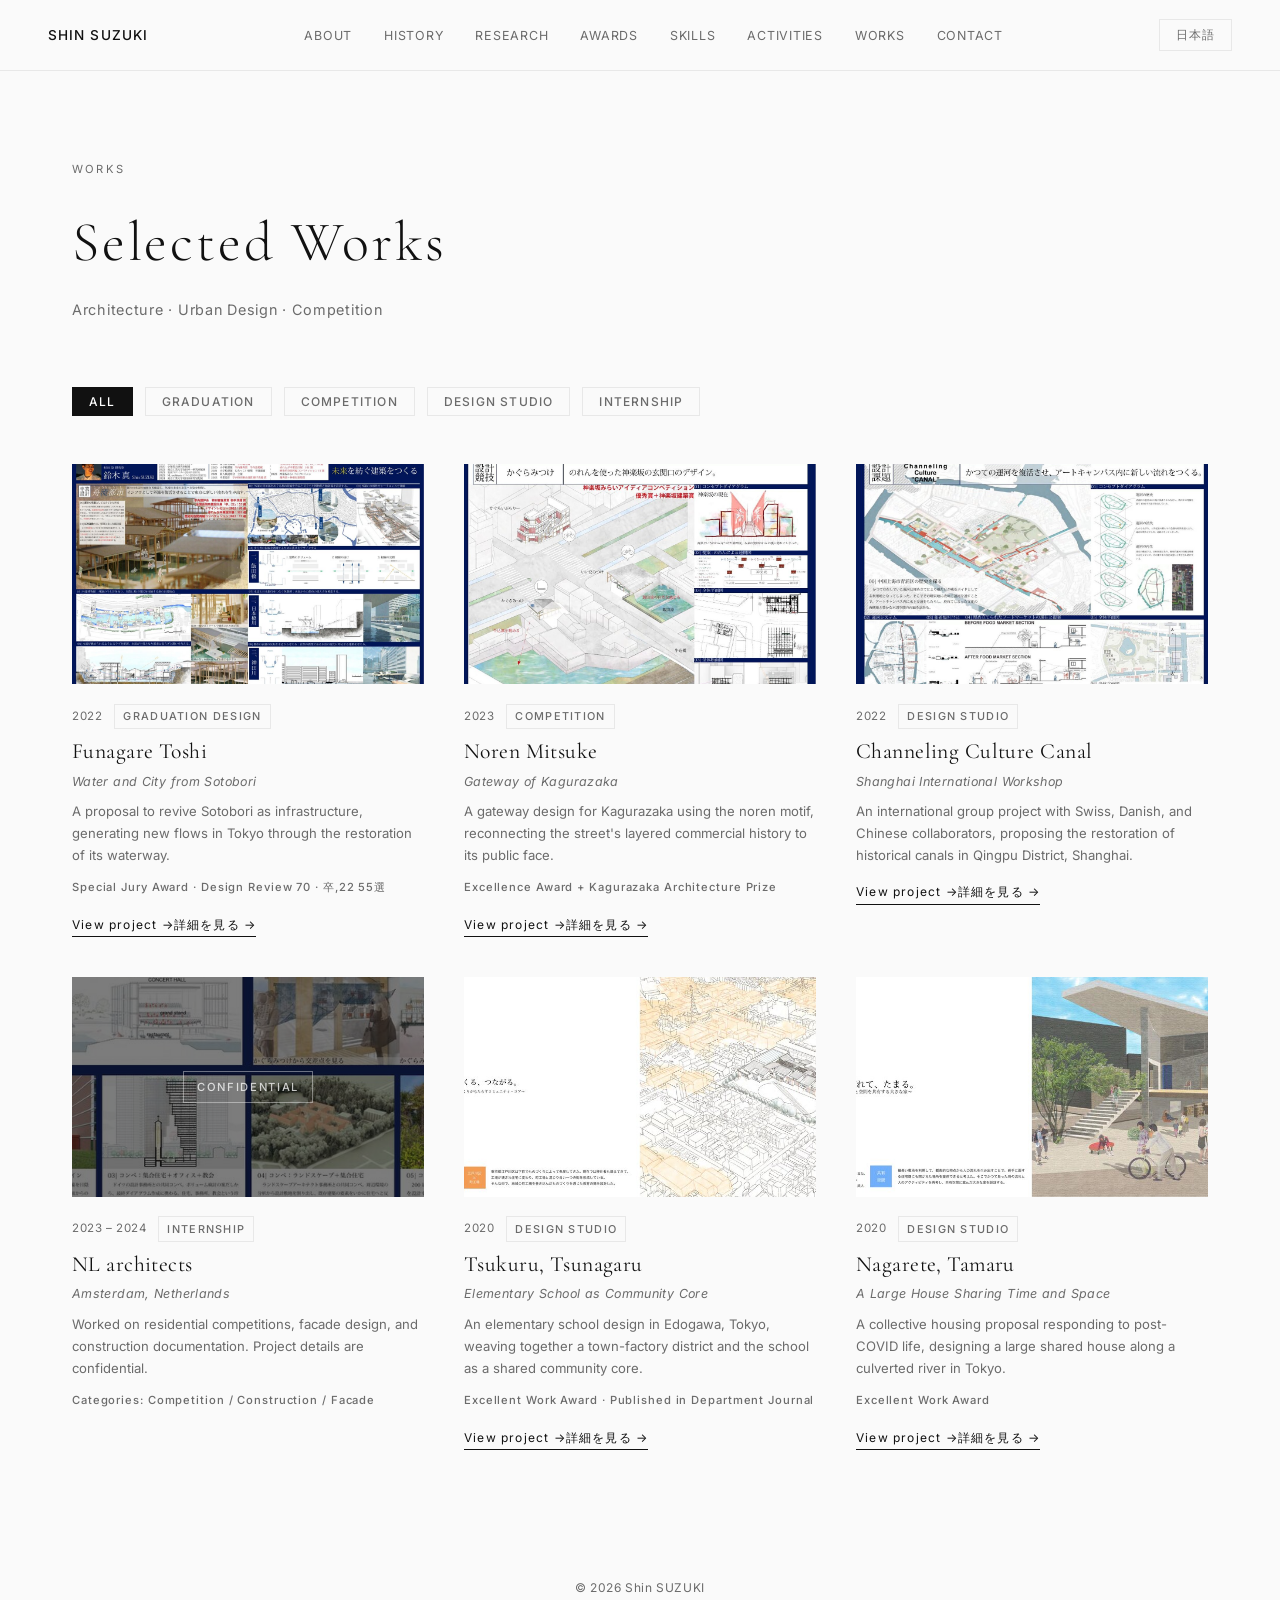
==== works.html @ f1607e5d "Add Works portfolio section with overview and detail pages - Add works.html: overview gallery with c" ====
<!DOCTYPE html>
<html lang="en">
<head>
  <meta charset="UTF-8" />
  <meta name="viewport" content="width=device-width, initial-scale=1.0" />
  <title>Works — Shin SUZUKI</title>
  <link rel="stylesheet" href="style.css" />
  <link href="https://fonts.googleapis.com/css2?family=Inter:wght@300;400;500&family=Cormorant+Garamond:wght@300;400&display=swap" rel="stylesheet" />
  <style>
    .works-hero {
      padding: 10rem 2rem 4rem;
      max-width: 1200px;
      margin: 0 auto;
    }
    .works-hero .section-label { margin-bottom: 1rem; }
    .works-hero h1 {
      font-family: 'Cormorant Garamond', serif;
      font-weight: 300;
      font-size: clamp(2rem, 5vw, 3.5rem);
      letter-spacing: 0.05em;
      color: var(--black);
      margin-bottom: 0.5rem;
    }
    .works-hero p { color: var(--gray); font-size: 0.9rem; letter-spacing: 0.05em; }

    .works-filter {
      max-width: 1200px;
      margin: 0 auto 3rem;
      padding: 0 2rem;
      display: flex;
      gap: 0.75rem;
      flex-wrap: wrap;
    }
    .filter-btn {
      font-family: 'Inter', sans-serif;
      font-size: 0.75rem;
      font-weight: 500;
      letter-spacing: 0.1em;
      text-transform: uppercase;
      padding: 0.4rem 1rem;
      border: 1px solid var(--light-gray);
      background: transparent;
      color: var(--gray);
      cursor: pointer;
      transition: all 0.2s;
    }
    .filter-btn:hover,
    .filter-btn.active {
      background: var(--black);
      border-color: var(--black);
      color: var(--white);
    }

    .works-grid {
      max-width: 1200px;
      margin: 0 auto 6rem;
      padding: 0 2rem;
      display: grid;
      grid-template-columns: repeat(auto-fill, minmax(340px, 1fr));
      gap: 2.5rem;
    }
    .work-card { display: block; text-decoration: none; color: inherit; cursor: pointer; }
    .work-card.no-link { cursor: default; }
    .work-card-image {
      width: 100%;
      aspect-ratio: 16/10;
      overflow: hidden;
      background: var(--light-gray);
      position: relative;
    }
    .work-card-image img {
      width: 100%;
      height: 100%;
      object-fit: cover;
      transition: transform 0.5s ease;
    }
    .work-card:not(.no-link):hover .work-card-image img { transform: scale(1.04); }
    .work-card-image .confidential-badge {
      position: absolute;
      inset: 0;
      display: flex;
      align-items: center;
      justify-content: center;
      background: rgba(17,17,17,0.55);
    }
    .confidential-badge span {
      font-family: 'Inter', sans-serif;
      font-size: 0.7rem;
      font-weight: 500;
      letter-spacing: 0.15em;
      text-transform: uppercase;
      color: rgba(255,255,255,0.75);
      border: 1px solid rgba(255,255,255,0.4);
      padding: 0.35rem 0.8rem;
    }
    .work-card-body { padding: 1.2rem 0 0; }
    .work-card-meta { display: flex; gap: 0.75rem; align-items: center; margin-bottom: 0.5rem; }
    .work-year { font-family: 'Inter', sans-serif; font-size: 0.72rem; color: var(--gray); letter-spacing: 0.05em; }
    .work-category {
      font-family: 'Inter', sans-serif;
      font-size: 0.68rem;
      font-weight: 500;
      letter-spacing: 0.12em;
      text-transform: uppercase;
      color: var(--gray);
      border: 1px solid var(--light-gray);
      padding: 0.15rem 0.5rem;
    }
    .work-card h3 {
      font-family: 'Cormorant Garamond', serif;
      font-weight: 400;
      font-size: 1.35rem;
      letter-spacing: 0.02em;
      color: var(--black);
      margin-bottom: 0.35rem;
      line-height: 1.3;
    }
    .work-card .work-subtitle { font-size: 0.78rem; color: var(--gray); letter-spacing: 0.03em; font-style: italic; }
    .work-card .work-desc { font-size: 0.82rem; color: var(--gray); line-height: 1.65; margin-top: 0.6rem; }
    .work-card .work-award {
      display: inline-block;
      margin-top: 0.75rem;
      font-size: 0.7rem;
      font-weight: 500;
      letter-spacing: 0.08em;
      color: var(--gray);
    }
    .work-card-arrow {
      display: inline-block;
      margin-top: 1rem;
      font-size: 0.75rem;
      letter-spacing: 0.1em;
      color: var(--black);
      border-bottom: 1px solid var(--black);
      padding-bottom: 1px;
      transition: opacity 0.2s;
    }
    .work-card:not(.no-link):hover .work-card-arrow { opacity: 0.5; }
  </style>
</head>
<body>

  <!-- Navigation -->
  <nav>
    <div class="nav-name"><a href="index.html" style="text-decoration:none;color:inherit;">Shin SUZUKI</a></div>
    <ul>
      <li><a href="index.html#about"><span class="en">About</span><span class="ja">概要</span></a></li>
      <li><a href="index.html#history"><span class="en">History</span><span class="ja">経歴</span></a></li>
      <li><a href="index.html#research"><span class="en">Research</span><span class="ja">研究</span></a></li>
      <li><a href="index.html#awards"><span class="en">Awards</span><span class="ja">受賞</span></a></li>
      <li><a href="index.html#skills">Skills</a></li>
      <li><a href="index.html#activities"><span class="en">Activities</span><span class="ja">活動</span></a></li>
      <li><a href="works.html" class="active"><span class="en">Works</span><span class="ja">作品</span></a></li>
      <li><a href="index.html#contact"><span class="en">Contact</span><span class="ja">連絡先</span></a></li>
    </ul>
    <button id="lang-toggle" onclick="toggleLang()">日本語</button>
  </nav>

  <!-- Hero -->
  <div class="works-hero">
    <div class="section-label"><span class="en">Works</span><span class="ja">作品</span></div>
    <h1><span class="en">Selected Works</span><span class="ja">作品集</span></h1>
    <p><span class="en">Architecture · Urban Design · Competition</span><span class="ja">建築設計 · 都市設計 · コンペ</span></p>
  </div>

  <!-- Filter -->
  <div class="works-filter">
    <button class="filter-btn active" data-filter="all">All</button>
    <button class="filter-btn" data-filter="graduation">Graduation</button>
    <button class="filter-btn" data-filter="competition">Competition</button>
    <button class="filter-btn" data-filter="studio">Design Studio</button>
    <button class="filter-btn" data-filter="internship">Internship</button>
  </div>

  <!-- Grid -->
  <div class="works-grid">

    <!-- 01 舟流都市 -->
    <a class="work-card" href="works/funagare-toshi.html" data-category="graduation">
      <div class="work-card-image">
        <img src="assets/works/funagare-toshi/hero.jpg" alt="舟流都市" loading="lazy" />
      </div>
      <div class="work-card-body">
        <div class="work-card-meta">
          <span class="work-year">2022</span>
          <span class="work-category">Graduation Design</span>
        </div>
        <h3><span class="en">Funagare Toshi</span><span class="ja">舟流都市</span></h3>
        <p class="work-subtitle"><span class="en">Water and City from Sotobori</span><span class="ja">外濠から考える水と都市の向き合い方</span></p>
        <p class="work-desc en">A proposal to revive Sotobori as infrastructure, generating new flows in Tokyo through the restoration of its waterway.</p>
        <p class="work-desc ja">外濠をインフラとして復活させることで、東京に新しい流れを生み出す卒業設計。</p>
        <span class="work-award"><span class="en">Special Jury Award · Design Review 70 · 卒,22 55選</span><span class="ja">特別審査員賞 · デザインレビュー70選 · 卒,22 55選</span></span>
        <br><span class="work-card-arrow en">View project →</span><span class="work-card-arrow ja">詳細を見る →</span>
      </div>
    </a>

    <!-- 02 のれんみつけ -->
    <a class="work-card" href="works/noren-mitsuke.html" data-category="competition">
      <div class="work-card-image">
        <img src="assets/works/noren-mitsuke/hero.jpg" alt="のれんみつけ" loading="lazy" />
      </div>
      <div class="work-card-body">
        <div class="work-card-meta">
          <span class="work-year">2023</span>
          <span class="work-category">Competition</span>
        </div>
        <h3><span class="en">Noren Mitsuke</span><span class="ja">のれんみつけ</span></h3>
        <p class="work-subtitle"><span class="en">Gateway of Kagurazaka</span><span class="ja">のれんを使った神楽坂の玄関口のデザイン</span></p>
        <p class="work-desc en">A gateway design for Kagurazaka using the noren motif, reconnecting the street's layered commercial history to its public face.</p>
        <p class="work-desc ja">のれんをモチーフに、商業の街・神楽坂の玄関口を再デザインするコンペ提案。</p>
        <span class="work-award"><span class="en">Excellence Award + Kagurazaka Architecture Prize</span><span class="ja">優秀賞 + 神楽坂建築賞</span></span>
        <br><span class="work-card-arrow en">View project →</span><span class="work-card-arrow ja">詳細を見る →</span>
      </div>
    </a>

    <!-- 03 Channeling Culture Canal -->
    <a class="work-card" href="works/channeling-culture-canal.html" data-category="studio">
      <div class="work-card-image">
        <img src="assets/works/channeling-culture-canal/hero.jpg" alt="Channeling Culture Canal" loading="lazy" />
      </div>
      <div class="work-card-body">
        <div class="work-card-meta">
          <span class="work-year">2022</span>
          <span class="work-category">Design Studio</span>
        </div>
        <h3>Channeling Culture Canal</h3>
        <p class="work-subtitle"><span class="en">Shanghai International Workshop</span><span class="ja">上海国際ワークショップ</span></p>
        <p class="work-desc en">An international group project with Swiss, Danish, and Chinese collaborators, proposing the restoration of historical canals in Qingpu District, Shanghai.</p>
        <p class="work-desc ja">スイス・デンマーク・中国の学生と行った国際グループワーク。上海・青浦区に歴史的運河を再生する提案。</p>
        <span class="work-card-arrow en">View project →</span><span class="work-card-arrow ja">詳細を見る →</span>
      </div>
    </a>

    <!-- 04 NL architects Internship -->
    <div class="work-card no-link" data-category="internship">
      <div class="work-card-image">
        <img src="assets/works/nl-architects/hero.jpg" alt="NL architects Internship" loading="lazy" />
        <div class="confidential-badge"><span>Confidential</span></div>
      </div>
      <div class="work-card-body">
        <div class="work-card-meta">
          <span class="work-year">2023 – 2024</span>
          <span class="work-category">Internship</span>
        </div>
        <h3>NL architects</h3>
        <p class="work-subtitle"><span class="en">Amsterdam, Netherlands</span><span class="ja">オランダ・アムステルダム</span></p>
        <p class="work-desc en">Worked on residential competitions, facade design, and construction documentation. Project details are confidential.</p>
        <p class="work-desc ja">集合住宅コンペ、ファサードデザイン、実施設計などに従事。プロジェクト詳細は企業秘密につき非公開。</p>
        <span class="work-award"><span class="en">Categories: Competition / Construction / Facade</span><span class="ja">担当：コンペ / 実施設計 / ファサード</span></span>
      </div>
    </div>

    <!-- 05 小学校課題 -->
    <a class="work-card" href="works/elementary-school.html" data-category="studio">
      <div class="work-card-image">
        <img src="assets/works/elementary-school/hero.jpg" alt="小学校課題" loading="lazy" />
      </div>
      <div class="work-card-body">
        <div class="work-card-meta">
          <span class="work-year">2020</span>
          <span class="work-category">Design Studio</span>
        </div>
        <h3><span class="en">Tsukuru, Tsunagaru</span><span class="ja">つくる、つながる。</span></h3>
        <p class="work-subtitle"><span class="en">Elementary School as Community Core</span><span class="ja">ものづくりがもたらすコミュニティ・コア</span></p>
        <p class="work-desc en">An elementary school design in Edogawa, Tokyo, weaving together a town-factory district and the school as a shared community core.</p>
        <p class="work-desc ja">東京都江戸川区の町工場地帯に根ざした、ものづくりを媒介とするコミュニティの核としての小学校設計。</p>
        <span class="work-award"><span class="en">Excellent Work Award · Published in Department Journal</span><span class="ja">学内優秀賞 · 学内誌掲載</span></span>
        <br><span class="work-card-arrow en">View project →</span><span class="work-card-arrow ja">詳細を見る →</span>
      </div>
    </a>

    <!-- 06 集合住宅課題 -->
    <a class="work-card" href="works/collective-housing.html" data-category="studio">
      <div class="work-card-image">
        <img src="assets/works/collective-housing/hero.jpg" alt="集合住宅課題" loading="lazy" />
      </div>
      <div class="work-card-body">
        <div class="work-card-meta">
          <span class="work-year">2020</span>
          <span class="work-category">Design Studio</span>
        </div>
        <h3><span class="en">Nagarete, Tamaru</span><span class="ja">ながれて、たまる。</span></h3>
        <p class="work-subtitle"><span class="en">A Large House Sharing Time and Space</span><span class="ja">時間と空間を共有する大きな家</span></p>
        <p class="work-desc en">A collective housing proposal responding to post-COVID life, designing a large shared house along a culverted river in Tokyo.</p>
        <p class="work-desc ja">アフターコロナを見据え、暗渠に沿って人々の流れと活動が重なる大きな共有住宅を提案。</p>
        <span class="work-award"><span class="en">Excellent Work Award</span><span class="ja">学内優秀賞</span></span>
        <br><span class="work-card-arrow en">View project →</span><span class="work-card-arrow ja">詳細を見る →</span>
      </div>
    </a>

  </div>

  <footer>
    <p>© 2026 Shin SUZUKI</p>
  </footer>

  <script>
    // Filter
    const filterBtns = document.querySelectorAll('.filter-btn');
    const cards = document.querySelectorAll('.work-card');
    filterBtns.forEach(btn => {
      btn.addEventListener('click', () => {
        filterBtns.forEach(b => b.classList.remove('active'));
        btn.classList.add('active');
        const filter = btn.dataset.filter;
        cards.forEach(card => {
          card.style.display = (filter === 'all' || card.dataset.category === filter) ? '' : 'none';
        });
      });
    });

    // Language toggle (same as index.html)
    function setLang(isJa) {
      document.querySelectorAll('.en').forEach(el => { el.style.display = isJa ? 'none' : ''; });
      document.querySelectorAll('.ja').forEach(el => {
        if (isJa) { el.style.display = el.tagName === 'P' ? 'block' : 'inline'; }
        else { el.style.display = 'none'; }
      });
      document.getElementById('lang-toggle').textContent = isJa ? 'English' : '日本語';
    }
    function toggleLang() {
      const isJa = !document.body.classList.contains('ja');
      document.body.classList.toggle('ja', isJa);
      localStorage.setItem('lang', isJa ? 'ja' : 'en');
      setLang(isJa);
    }
    if (localStorage.getItem('lang') === 'ja') {
      document.body.classList.add('ja');
      setLang(true);
    }
  </script>

</body>
</html>
---- style.css ----
*, *::before, *::after {
  box-sizing: border-box;
  margin: 0;
  padding: 0;
}

:root {
  --black: #111111;
  --gray: #6b6b6b;
  --light-gray: #e8e8e8;
  --bg: #fafafa;
  --white: #ffffff;
}

html { scroll-behavior: smooth; }

body {
  font-family: 'Inter', sans-serif;
  background: var(--bg);
  color: var(--black);
  font-size: 15px;
  line-height: 1.7;
}

/* ── Language toggle ── */
.ja { display: none; }

/* ── Navigation ── */
nav {
  position: fixed;
  top: 0; left: 0; right: 0;
  z-index: 100;
  display: flex;
  justify-content: space-between;
  align-items: center;
  padding: 1.2rem 3rem;
  background: rgba(250, 250, 250, 0.92);
  backdrop-filter: blur(8px);
  border-bottom: 1px solid var(--light-gray);
  gap: 1rem;
}

.nav-name {
  font-size: 0.85rem;
  font-weight: 500;
  letter-spacing: 0.08em;
  text-transform: uppercase;
  white-space: nowrap;
}

nav ul {
  list-style: none;
  display: flex;
  gap: 2rem;
  flex-wrap: wrap;
}

nav ul a {
  text-decoration: none;
  color: var(--gray);
  font-size: 0.78rem;
  letter-spacing: 0.06em;
  text-transform: uppercase;
  transition: color 0.2s;
  white-space: nowrap;
}

nav ul a:hover { color: var(--black); }

#lang-toggle {
  background: none;
  border: 1px solid var(--light-gray);
  padding: 0.4rem 1rem;
  font-size: 0.75rem;
  letter-spacing: 0.08em;
  cursor: pointer;
  color: var(--gray);
  white-space: nowrap;
  transition: all 0.2s;
  font-family: 'Inter', sans-serif;
}

#lang-toggle:hover {
  border-color: var(--black);
  color: var(--black);
}

/* ── Hero ── */
#hero {
  min-height: 100vh;
  display: flex;
  align-items: center;
  padding: 6rem 3rem 3rem;
  border-bottom: 1px solid var(--light-gray);
}

.hero-content { max-width: 700px; }

.hero-label {
  font-size: 0.75rem;
  letter-spacing: 0.15em;
  text-transform: uppercase;
  color: var(--gray);
  margin-bottom: 1.5rem;
}

#hero h1 {
  font-family: 'Cormorant Garamond', serif;
  font-size: clamp(3rem, 8vw, 6rem);
  font-weight: 300;
  line-height: 1.05;
  margin-bottom: 2rem;
}

#hero h1 span { display: block; color: var(--gray); }

.hero-affiliation {
  font-size: 0.85rem;
  color: var(--gray);
  line-height: 1.8;
  margin-bottom: 2.5rem;
  border-left: 2px solid var(--light-gray);
  padding-left: 1rem;
}

.hero-cta {
  display: inline-block;
  text-decoration: none;
  font-size: 0.75rem;
  letter-spacing: 0.12em;
  text-transform: uppercase;
  color: var(--black);
  border: 1px solid var(--black);
  padding: 0.8rem 2rem;
  transition: all 0.25s;
}

.hero-cta:hover { background: var(--black); color: var(--white); }

/* ── Sections ── */
section {
  padding: 7rem 3rem;
  border-bottom: 1px solid var(--light-gray);
}

.container { max-width: 1100px; margin: 0 auto; }

.section-label {
  font-size: 0.7rem;
  letter-spacing: 0.2em;
  text-transform: uppercase;
  color: var(--gray);
  margin-bottom: 1.5rem;
}

h2 {
  font-family: 'Cormorant Garamond', serif;
  font-size: clamp(1.8rem, 4vw, 2.8rem);
  font-weight: 300;
  line-height: 1.2;
  margin-bottom: 3rem;
}

/* ── About ── */
.about-grid {
  display: grid;
  grid-template-columns: 1fr 280px;
  gap: 5rem;
  align-items: start;
}

.about-text p {
  color: var(--gray);
  margin-bottom: 1.2rem;
  font-size: 0.95rem;
}

.about-meta {
  display: flex;
  flex-direction: column;
  gap: 2rem;
}

.meta-item { display: flex; flex-direction: column; gap: 0.3rem; }

.meta-label {
  font-size: 0.7rem;
  letter-spacing: 0.12em;
  text-transform: uppercase;
  color: var(--gray);
}

.meta-value { font-size: 0.9rem; line-height: 1.6; }

/* Keywords */
.keywords { margin-top: 2rem; }

.kw-label {
  display: block;
  font-size: 0.7rem;
  letter-spacing: 0.12em;
  text-transform: uppercase;
  color: var(--gray);
  margin-bottom: 0.8rem;
}

.kw-list { display: flex; flex-wrap: wrap; gap: 0.5rem; }

.kw-list span {
  font-size: 0.8rem;
  padding: 0.3rem 0.8rem;
  border: 1px solid var(--light-gray);
  color: var(--gray);
}

/* ── History ── */
#history { background: var(--white); }

.timeline {
  border-left: 1px solid var(--light-gray);
  margin-left: 1rem;
}

.timeline-item {
  display: grid;
  grid-template-columns: 200px 1fr;
  gap: 2rem;
  padding: 2rem 0 2rem 2.5rem;
  position: relative;
  border-bottom: 1px solid var(--light-gray);
}

.timeline-item:last-child { border-bottom: none; }

.timeline-item::before {
  content: '';
  position: absolute;
  left: -5px;
  top: 2.4rem;
  width: 9px;
  height: 9px;
  border-radius: 50%;
  background: var(--black);
}

.timeline-date {
  font-size: 0.75rem;
  color: var(--gray);
  letter-spacing: 0.05em;
  padding-top: 0.2rem;
}

.timeline-body h3 { font-size: 0.95rem; font-weight: 500; margin-bottom: 0.3rem; }
.timeline-body p { font-size: 0.85rem; color: var(--gray); }
.formerly { font-size: 0.75rem; font-weight: 300; color: var(--gray); letter-spacing: 0.02em; }

/* ── Research ── */
.research-grid {
  display: grid;
  grid-template-columns: repeat(2, 1fr);
  border: 1px solid var(--light-gray);
}

.research-card {
  padding: 2.5rem;
  border-right: 1px solid var(--light-gray);
  border-bottom: 1px solid var(--light-gray);
  transition: background 0.2s;
}

.research-card:hover { background: var(--bg); }
.research-card:nth-child(2n) { border-right: none; }
.research-card:nth-child(n+3) { border-bottom: none; }

.card-num {
  display: block;
  font-size: 0.7rem;
  letter-spacing: 0.15em;
  color: var(--gray);
  margin-bottom: 1rem;
}

.research-card h3 { font-size: 1rem; font-weight: 500; margin-bottom: 0.8rem; }
.research-card p { font-size: 0.85rem; color: var(--gray); line-height: 1.7; }

/* ── Awards ── */
#awards { background: var(--white); }

.awards-list {
  border: 1px solid var(--light-gray);
}

.award-item {
  display: grid;
  grid-template-columns: 80px 1fr;
  gap: 2rem;
  padding: 2rem 2.5rem;
  border-bottom: 1px solid var(--light-gray);
  transition: background 0.2s;
}

.award-item:last-child { border-bottom: none; }
.award-item:hover { background: var(--bg); }

.award-year { font-size: 0.75rem; color: var(--gray); padding-top: 0.2rem; }

.award-body h3 { font-size: 0.95rem; font-weight: 500; margin-bottom: 0.5rem; }
.award-body p { font-size: 0.85rem; color: var(--gray); line-height: 1.7; }

.award-body ul { list-style: none; display: flex; flex-direction: column; gap: 0.3rem; }
.award-body li { font-size: 0.85rem; color: var(--gray); }
.award-body li::before { content: '— '; color: var(--light-gray); }

/* ── Skills ── */
.skills-grid {
  display: grid;
  grid-template-columns: repeat(3, 1fr);
  gap: 3rem;
}

.skill-group h4 {
  font-size: 0.7rem;
  letter-spacing: 0.12em;
  text-transform: uppercase;
  color: var(--gray);
  margin-bottom: 1.2rem;
  padding-bottom: 0.8rem;
  border-bottom: 1px solid var(--light-gray);
}

.skill-group ul { list-style: none; display: flex; flex-direction: column; gap: 0.6rem; }
.skill-group li { font-size: 0.9rem; }

/* ── Activities ── */
#activities { background: var(--white); }

.activities-grid {
  display: grid;
  grid-template-columns: repeat(2, 1fr);
  gap: 3rem;
}

.activity-year {
  font-family: 'Cormorant Garamond', serif;
  font-size: 2rem;
  font-weight: 300;
  margin-bottom: 1.2rem;
  padding-bottom: 0.8rem;
  border-bottom: 1px solid var(--light-gray);
}

.activity-list { list-style: none; display: flex; flex-direction: column; gap: 0.6rem; }

.activity-list li {
  font-size: 0.85rem;
  color: var(--gray);
  line-height: 1.6;
  padding-left: 1rem;
  position: relative;
}

.activity-list li::before { content: '–'; position: absolute; left: 0; color: var(--light-gray); }

.activity-link {
  color: var(--black);
  text-decoration: none;
  border-bottom: 1px solid var(--light-gray);
  font-size: 0.8rem;
  margin-left: 0.4rem;
  transition: border-color 0.2s;
}

.activity-link:hover { border-color: var(--black); }

/* ── Contact ── */
.contact-grid {
  display: grid;
  grid-template-columns: 1fr 1fr;
  gap: 4rem;
  align-items: start;
}

.contact-links {
  border: 1px solid var(--light-gray);
}

.contact-item {
  display: flex;
  justify-content: space-between;
  align-items: center;
  padding: 1.4rem 2rem;
  border-bottom: 1px solid var(--light-gray);
  text-decoration: none;
  color: var(--black);
  transition: background 0.2s;
}

.contact-item:last-child { border-bottom: none; }
.contact-item:hover { background: var(--bg); }

.contact-type {
  font-size: 0.7rem;
  letter-spacing: 0.12em;
  text-transform: uppercase;
  color: var(--gray);
  min-width: 90px;
}

.contact-value { font-size: 0.85rem; }

/* Contact Form */
.contact-form {
  display: flex;
  flex-direction: column;
  gap: 1.5rem;
}

.form-group {
  display: flex;
  flex-direction: column;
  gap: 0.5rem;
}

.form-group label {
  font-size: 0.7rem;
  letter-spacing: 0.12em;
  text-transform: uppercase;
  color: var(--gray);
}

.form-group input,
.form-group textarea {
  background: var(--white);
  border: 1px solid var(--light-gray);
  padding: 0.8rem 1rem;
  font-size: 0.9rem;
  font-family: 'Inter', sans-serif;
  color: var(--black);
  outline: none;
  transition: border-color 0.2s;
  resize: vertical;
}

.form-group input:focus,
.form-group textarea:focus {
  border-color: var(--black);
}

.contact-form button {
  background: var(--black);
  color: var(--white);
  border: none;
  padding: 1rem 2rem;
  font-size: 0.75rem;
  letter-spacing: 0.12em;
  text-transform: uppercase;
  cursor: pointer;
  font-family: 'Inter', sans-serif;
  transition: opacity 0.2s;
  align-self: flex-start;
}

.contact-form button:hover { opacity: 0.75; }

/* ── Footer ── */
footer {
  padding: 2rem 3rem;
  text-align: center;
  font-size: 0.75rem;
  color: var(--gray);
  letter-spacing: 0.05em;
}

/* ── Responsive ── */
@media (max-width: 900px) {
  nav { padding: 1rem 1.5rem; }
  nav ul { gap: 1.2rem; }

  #hero, section { padding-left: 1.5rem; padding-right: 1.5rem; }

  .about-grid,
  .contact-grid { grid-template-columns: 1fr; gap: 3rem; }

  .research-grid { grid-template-columns: 1fr; }
  .research-card:nth-child(2n) { border-right: 1px solid var(--light-gray); }
  .research-card:nth-child(n+3) { border-bottom: 1px solid var(--light-gray); }
  .research-card:last-child { border-bottom: none; }

  .skills-grid { grid-template-columns: 1fr; gap: 2rem; }

  .activities-grid { grid-template-columns: 1fr; }

  .timeline-item { grid-template-columns: 1fr; gap: 0.4rem; }
  .award-item { grid-template-columns: 1fr; gap: 0.4rem; }

  .contact-item { flex-direction: column; align-items: flex-start; gap: 0.3rem; }
}

@media (max-width: 600px) {
  nav ul { display: none; }
}
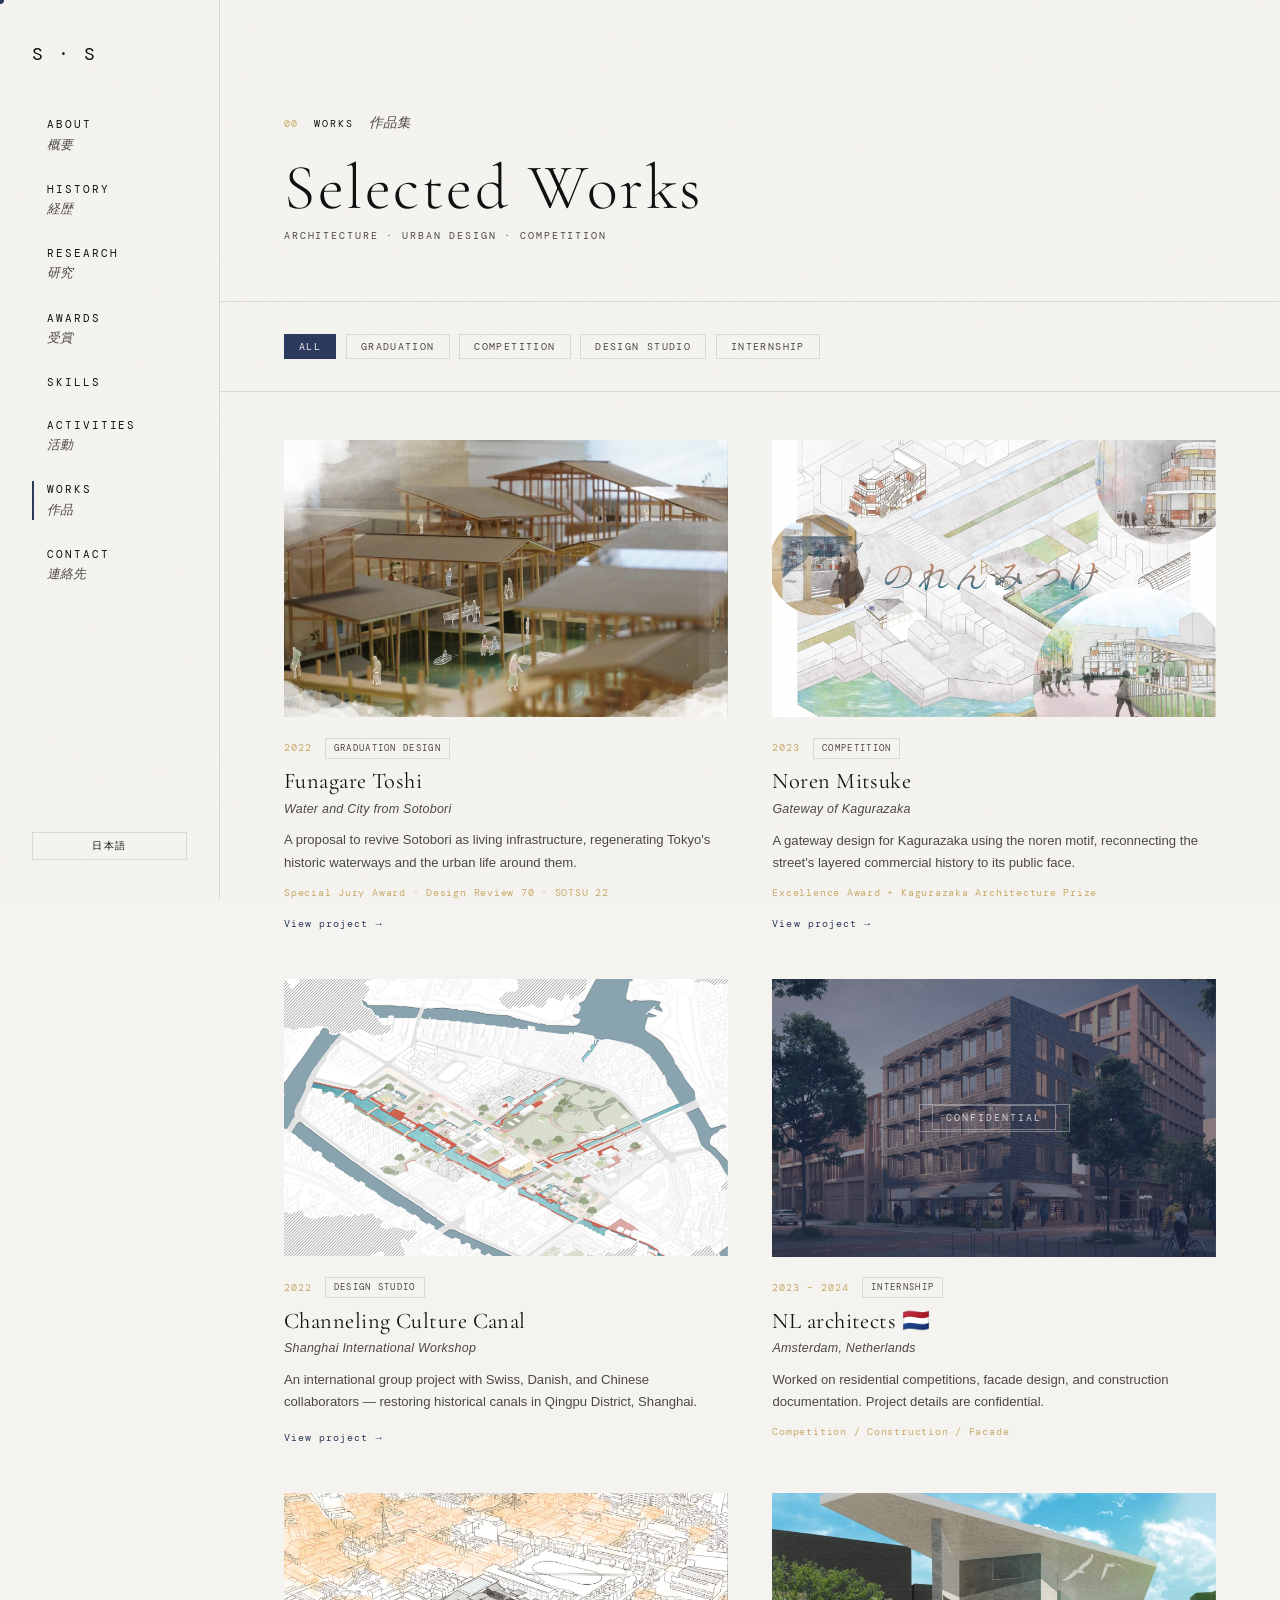
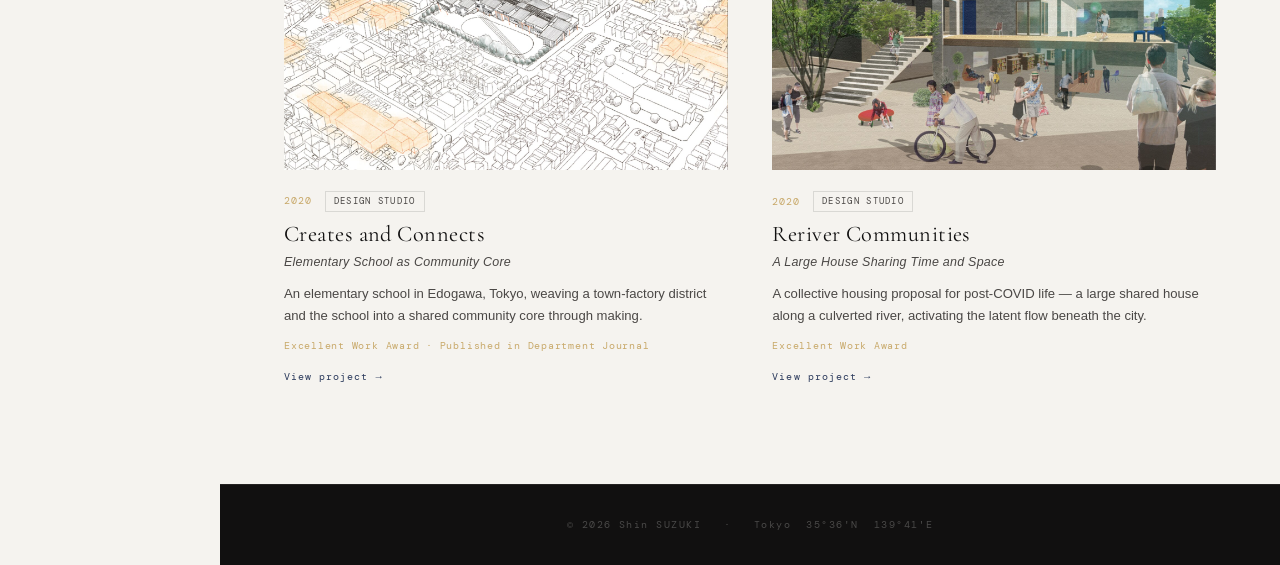
==== commit a05e9414: "Redesign works section to match v2 aesthetic; save v1 as index-v1.html - index-v1.html: previous ind" ====
--- a/works.html
+++ b/works.html
@@ -1,334 +1,541 @@
 <!DOCTYPE html>
 <html lang="en">
 <head>
-  <meta charset="UTF-8" />
-  <meta name="viewport" content="width=device-width, initial-scale=1.0" />
+  <meta charset="UTF-8">
+  <meta name="viewport" content="width=device-width, initial-scale=1.0">
   <title>Works — Shin SUZUKI</title>
-  <link rel="stylesheet" href="style.css" />
-  <link href="https://fonts.googleapis.com/css2?family=Inter:wght@300;400;500&family=Cormorant+Garamond:wght@300;400&display=swap" rel="stylesheet" />
+  <meta name="description" content="Selected architectural works by Shin SUZUKI — Graduation Design, Competition, Design Studio.">
+  <link rel="preconnect" href="https://fonts.googleapis.com">
+  <link rel="preconnect" href="https://fonts.gstatic.com" crossorigin>
+  <link href="https://fonts.googleapis.com/css2?family=Cormorant+Garamond:ital,wght@0,300;0,400;0,600;1,300;1,400&family=DM+Mono:ital@0;1&display=swap" rel="stylesheet">
   <style>
-    .works-hero {
-      padding: 10rem 2rem 4rem;
-      max-width: 1200px;
-      margin: 0 auto;
-    }
-    .works-hero .section-label { margin-bottom: 1rem; }
-    .works-hero h1 {
-      font-family: 'Cormorant Garamond', serif;
-      font-weight: 300;
-      font-size: clamp(2rem, 5vw, 3.5rem);
-      letter-spacing: 0.05em;
-      color: var(--black);
-      margin-bottom: 0.5rem;
-    }
-    .works-hero p { color: var(--gray); font-size: 0.9rem; letter-spacing: 0.05em; }
-
+    :root {
+      --bg: #F5F3EF; --ink: #111010; --ink-soft: #4A4745;
+      --accent: #2B3A5C; --gold: #C8A96A;
+      --rule: rgba(17,16,16,0.12);
+      --font-display: 'Cormorant Garamond', Georgia, serif;
+      --font-mono: 'DM Mono', 'Courier New', monospace;
+      --font-body: 'Helvetica Neue', Helvetica, Arial, sans-serif;
+      --nav-w: 220px;
+    }
+    *, *::before, *::after { margin:0; padding:0; box-sizing:border-box; }
+    html { scroll-behavior:smooth; }
+    body {
+      background:var(--bg); color:var(--ink);
+      font-family:var(--font-body); line-height:1.6;
+      overflow-x:hidden; cursor:none;
+    }
+    body::after {
+      content:''; position:fixed; inset:0;
+      background-image:url("data:image/svg+xml,%3Csvg viewBox='0 0 256 256' xmlns='http://www.w3.org/2000/svg'%3E%3Cfilter id='noise'%3E%3CfeTurbulence type='fractalNoise' baseFrequency='0.9' numOctaves='4' stitchTiles='stitch'/%3E%3C/filter%3E%3Crect width='100%25' height='100%25' filter='url(%23noise)' opacity='0.03'/%3E%3C/svg%3E");
+      pointer-events:none; z-index:9000; opacity:0.4;
+    }
+    #progress {
+      position:fixed; top:0; left:0; height:2px; width:0%;
+      background:var(--gold); z-index:9998; pointer-events:none;
+    }
+    .cursor {
+      position:fixed; width:8px; height:8px; border-radius:50%;
+      background:var(--accent); pointer-events:none; z-index:9999;
+      transform:translate(-50%,-50%);
+      transition:width .3s, height .3s, background .3s, opacity .3s;
+      mix-blend-mode:multiply; will-change:transform;
+    }
+    .cursor.hover { width:48px; height:48px; background:var(--gold); opacity:.5; }
+
+    /* ── Sidebar nav ── */
+    #side-nav {
+      position:fixed; top:0; left:0; bottom:0; width:var(--nav-w);
+      padding:2.5rem 2rem; display:flex; flex-direction:column;
+      justify-content:space-between; z-index:800;
+      border-right:1px solid var(--rule); background:var(--bg);
+    }
+    .nav-monogram {
+      font-family:var(--font-mono); font-size:1.1rem; letter-spacing:.12em;
+      color:var(--ink); text-decoration:none; display:block; margin-bottom:3rem;
+    }
+    .nav-monogram:hover { color:var(--accent); }
+    .nav-links { list-style:none; flex:1; }
+    .nav-links li { margin-bottom:1.6rem; }
+    .nav-links a {
+      text-decoration:none; display:block;
+      padding-left:.8rem; border-left:2px solid transparent;
+      transition:border-color .2s, color .2s;
+    }
+    .nav-links a:hover, .nav-links a.active {
+      border-left-color:var(--accent); color:var(--accent);
+    }
+    .nav-en {
+      font-family:var(--font-mono); font-size:.68rem; letter-spacing:.18em;
+      text-transform:uppercase; color:var(--ink); display:block;
+    }
+    .nav-ja {
+      font-family:var(--font-display); font-style:italic;
+      font-size:.8rem; color:var(--ink-soft); display:block; margin-top:1px;
+    }
+    #nav-lang {
+      font-family:var(--font-mono); font-size:.65rem; letter-spacing:.15em;
+      text-transform:uppercase; background:none; border:1px solid var(--rule);
+      color:var(--ink); padding:6px 14px; cursor:none; margin-top:2rem;
+      transition:background .2s, color .2s;
+    }
+    #nav-lang:hover { background:var(--accent); color:var(--bg); border-color:var(--accent); }
+
+    /* ── Mobile ── */
+    #top-bar {
+      display:none; position:fixed; top:0; left:0; right:0; height:56px;
+      background:var(--bg); z-index:900; align-items:center; padding:0 1.4rem;
+      border-bottom:1px solid var(--rule);
+    }
+    .bar-name {
+      font-family:var(--font-mono); font-size:.75rem;
+      letter-spacing:.14em; text-transform:uppercase; color:var(--ink);
+    }
+    #hamburger {
+      display:none; position:fixed; top:1.2rem; right:1.4rem; z-index:1100;
+      background:none; border:none; cursor:pointer; flex-direction:column;
+      gap:5px; padding:4px;
+    }
+    #hamburger span {
+      display:block; width:24px; height:1.5px; background:var(--ink);
+      transition:transform .3s, opacity .3s;
+    }
+    #hamburger.open span:nth-child(1){ transform:translateY(6.5px) rotate(45deg); }
+    #hamburger.open span:nth-child(2){ opacity:0; }
+    #hamburger.open span:nth-child(3){ transform:translateY(-6.5px) rotate(-45deg); }
+    #mobile-nav {
+      display:none; position:fixed; inset:0; background:var(--bg); z-index:1000;
+      flex-direction:column; align-items:center; justify-content:center; gap:2.4rem;
+    }
+    #mobile-nav.open { display:flex; }
+    #mobile-nav a {
+      font-family:var(--font-display); font-size:2rem; font-weight:300;
+      color:var(--ink); text-decoration:none; letter-spacing:.05em;
+    }
+    #mobile-nav a:hover { color:var(--accent); }
+    #mobile-lang {
+      font-family:var(--font-mono); font-size:.7rem; letter-spacing:.15em;
+      text-transform:uppercase; background:none; border:1px solid var(--rule);
+      color:var(--ink); padding:8px 20px; margin-top:.8rem; cursor:pointer;
+    }
+
+    /* ── Main ── */
+    #main { margin-left:var(--nav-w); }
+
+    /* ── Works header ── */
+    .works-header {
+      padding:7rem 4rem 3.5rem;
+      border-bottom:1px solid var(--rule);
+    }
+    .works-eyebrow {
+      display:flex; align-items:baseline; gap:1rem; margin-bottom:1.5rem;
+    }
+    .ey-num {
+      font-family:var(--font-mono); font-size:.65rem; color:var(--gold);
+      letter-spacing:.1em;
+    }
+    .ey-en {
+      font-family:var(--font-mono); font-size:.65rem; letter-spacing:.18em;
+      text-transform:uppercase; color:var(--ink);
+    }
+    .ey-ja {
+      font-family:var(--font-display); font-style:italic;
+      font-size:.85rem; color:var(--ink-soft);
+    }
+    .works-h1 {
+      font-family:var(--font-display); font-weight:300;
+      font-size:clamp(2.5rem,5vw,4rem); letter-spacing:.04em;
+      line-height:.95; color:var(--ink); margin-bottom:.6rem;
+    }
+    .works-sub {
+      font-family:var(--font-mono); font-size:.65rem; letter-spacing:.18em;
+      text-transform:uppercase; color:var(--ink-soft);
+    }
+
+    /* ── Filter ── */
     .works-filter {
-      max-width: 1200px;
-      margin: 0 auto 3rem;
-      padding: 0 2rem;
-      display: flex;
-      gap: 0.75rem;
-      flex-wrap: wrap;
+      padding:2rem 4rem;
+      display:flex; gap:.6rem; flex-wrap:wrap;
+      border-bottom:1px solid var(--rule);
     }
     .filter-btn {
-      font-family: 'Inter', sans-serif;
-      font-size: 0.75rem;
-      font-weight: 500;
-      letter-spacing: 0.1em;
-      text-transform: uppercase;
-      padding: 0.4rem 1rem;
-      border: 1px solid var(--light-gray);
-      background: transparent;
-      color: var(--gray);
-      cursor: pointer;
-      transition: all 0.2s;
-    }
-    .filter-btn:hover,
-    .filter-btn.active {
-      background: var(--black);
-      border-color: var(--black);
-      color: var(--white);
-    }
-
+      font-family:var(--font-mono); font-size:.62rem; letter-spacing:.14em;
+      text-transform:uppercase; padding:5px 14px;
+      border:1px solid var(--rule); background:transparent;
+      color:var(--ink-soft); cursor:none;
+      transition:background .2s, color .2s, border-color .2s;
+    }
+    .filter-btn:hover, .filter-btn.active {
+      background:var(--accent); border-color:var(--accent); color:var(--bg);
+    }
+
+    /* ── Grid ── */
     .works-grid {
-      max-width: 1200px;
-      margin: 0 auto 6rem;
-      padding: 0 2rem;
-      display: grid;
-      grid-template-columns: repeat(auto-fill, minmax(340px, 1fr));
-      gap: 2.5rem;
-    }
-    .work-card { display: block; text-decoration: none; color: inherit; cursor: pointer; }
-    .work-card.no-link { cursor: default; }
+      padding:3rem 4rem 6rem;
+      display:grid;
+      grid-template-columns:repeat(auto-fill, minmax(340px, 1fr));
+      gap:2.8rem;
+    }
+    .work-card { display:block; text-decoration:none; color:inherit; cursor:none; }
+    .work-card.no-link { cursor:default; }
+
     .work-card-image {
-      width: 100%;
-      aspect-ratio: 16/10;
-      overflow: hidden;
-      background: var(--light-gray);
-      position: relative;
+      width:100%; aspect-ratio:16/10;
+      overflow:hidden; background:rgba(17,16,16,0.06); position:relative;
     }
     .work-card-image img {
-      width: 100%;
-      height: 100%;
-      object-fit: cover;
-      transition: transform 0.5s ease;
-    }
-    .work-card:not(.no-link):hover .work-card-image img { transform: scale(1.04); }
-    .work-card-image .confidential-badge {
-      position: absolute;
-      inset: 0;
-      display: flex;
-      align-items: center;
-      justify-content: center;
-      background: rgba(17,17,17,0.55);
+      width:100%; height:100%; object-fit:cover;
+      transition:transform .6s ease;
+      user-select:none; -webkit-user-drag:none; draggable:false;
+    }
+    .work-card:not(.no-link):hover .work-card-image img { transform:scale(1.04); }
+
+    .confidential-badge {
+      position:absolute; inset:0;
+      display:flex; align-items:center; justify-content:center;
+      background:rgba(43,58,92,0.55);
     }
     .confidential-badge span {
-      font-family: 'Inter', sans-serif;
-      font-size: 0.7rem;
-      font-weight: 500;
-      letter-spacing: 0.15em;
-      text-transform: uppercase;
-      color: rgba(255,255,255,0.75);
-      border: 1px solid rgba(255,255,255,0.4);
-      padding: 0.35rem 0.8rem;
-    }
-    .work-card-body { padding: 1.2rem 0 0; }
-    .work-card-meta { display: flex; gap: 0.75rem; align-items: center; margin-bottom: 0.5rem; }
-    .work-year { font-family: 'Inter', sans-serif; font-size: 0.72rem; color: var(--gray); letter-spacing: 0.05em; }
+      font-family:var(--font-mono); font-size:.62rem; letter-spacing:.2em;
+      text-transform:uppercase; color:rgba(245,243,239,.8);
+      border:1px solid rgba(245,243,239,.35); padding:.3rem .8rem;
+    }
+
+    .work-card-body { padding:1.3rem 0 0; }
+    .work-card-meta { display:flex; align-items:center; gap:.8rem; margin-bottom:.6rem; }
+    .work-year {
+      font-family:var(--font-mono); font-size:.62rem;
+      color:var(--gold); letter-spacing:.1em;
+    }
     .work-category {
-      font-family: 'Inter', sans-serif;
-      font-size: 0.68rem;
-      font-weight: 500;
-      letter-spacing: 0.12em;
-      text-transform: uppercase;
-      color: var(--gray);
-      border: 1px solid var(--light-gray);
-      padding: 0.15rem 0.5rem;
+      font-family:var(--font-mono); font-size:.58rem; letter-spacing:.14em;
+      text-transform:uppercase; color:var(--ink-soft);
+      border:1px solid var(--rule); padding:2px 8px;
     }
     .work-card h3 {
-      font-family: 'Cormorant Garamond', serif;
-      font-weight: 400;
-      font-size: 1.35rem;
-      letter-spacing: 0.02em;
-      color: var(--black);
-      margin-bottom: 0.35rem;
-      line-height: 1.3;
-    }
-    .work-card .work-subtitle { font-size: 0.78rem; color: var(--gray); letter-spacing: 0.03em; font-style: italic; }
-    .work-card .work-desc { font-size: 0.82rem; color: var(--gray); line-height: 1.65; margin-top: 0.6rem; }
-    .work-card .work-award {
-      display: inline-block;
-      margin-top: 0.75rem;
-      font-size: 0.7rem;
-      font-weight: 500;
-      letter-spacing: 0.08em;
-      color: var(--gray);
+      font-family:var(--font-display); font-weight:400;
+      font-size:1.4rem; letter-spacing:.02em; line-height:1.2;
+      color:var(--ink); margin-bottom:.3rem;
+    }
+    .work-subtitle {
+      font-family:var(--font-body); font-size:.78rem; font-style:italic;
+      color:var(--ink-soft); letter-spacing:.02em;
+    }
+    .work-desc {
+      font-size:.82rem; color:var(--ink-soft); line-height:1.7;
+      margin-top:.6rem;
+    }
+    .work-award {
+      display:block; margin-top:.65rem;
+      font-family:var(--font-mono); font-size:.6rem;
+      letter-spacing:.08em; color:var(--gold);
     }
     .work-card-arrow {
-      display: inline-block;
-      margin-top: 1rem;
-      font-size: 0.75rem;
-      letter-spacing: 0.1em;
-      color: var(--black);
-      border-bottom: 1px solid var(--black);
-      padding-bottom: 1px;
-      transition: opacity 0.2s;
-    }
-    .work-card:not(.no-link):hover .work-card-arrow { opacity: 0.5; }
+      display:inline-block; margin-top:1rem;
+      font-family:var(--font-mono); font-size:.65rem; letter-spacing:.1em;
+      color:var(--accent); position:relative; padding-bottom:1px;
+    }
+    .work-card-arrow::after {
+      content:''; position:absolute; bottom:0; left:0;
+      width:0; height:1px; background:var(--accent);
+      transition:width .3s;
+    }
+    .work-card:not(.no-link):hover .work-card-arrow::after { width:100%; }
+
+    /* ── Reveal ── */
+    .reveal { opacity:0; transform:translateY(24px); transition:opacity .6s ease, transform .6s ease; }
+    .reveal.visible { opacity:1; transform:none; }
+
+    /* ── Footer ── */
+    #site-footer {
+      background:var(--ink); color:rgba(245,243,239,.25);
+      text-align:center; padding:2rem;
+      border-top:1px solid rgba(245,243,239,.08);
+      font-family:var(--font-mono); font-size:.62rem; letter-spacing:.15em;
+    }
+
+    /* ── Responsive ── */
+    @media (max-width:1023px) {
+      body { cursor:auto; }
+      .cursor { display:none; }
+      #side-nav { display:none; }
+      #hamburger, #top-bar { display:flex; }
+      #main { margin-left:0; padding-top:56px; }
+      .works-header { padding:3rem 1.8rem 2.5rem; }
+      .works-filter { padding:1.5rem 1.8rem; }
+      .works-grid { padding:2rem 1.8rem 4rem; }
+    }
+    @media (max-width:600px) {
+      .works-grid { grid-template-columns:1fr; }
+    }
   </style>
 </head>
 <body>
 
-  <!-- Navigation -->
-  <nav>
-    <div class="nav-name"><a href="index.html" style="text-decoration:none;color:inherit;">Shin SUZUKI</a></div>
-    <ul>
-      <li><a href="index.html#about"><span class="en">About</span><span class="ja">概要</span></a></li>
-      <li><a href="index.html#history"><span class="en">History</span><span class="ja">経歴</span></a></li>
-      <li><a href="index.html#research"><span class="en">Research</span><span class="ja">研究</span></a></li>
-      <li><a href="index.html#awards"><span class="en">Awards</span><span class="ja">受賞</span></a></li>
-      <li><a href="index.html#skills">Skills</a></li>
-      <li><a href="index.html#activities"><span class="en">Activities</span><span class="ja">活動</span></a></li>
-      <li><a href="works.html" class="active"><span class="en">Works</span><span class="ja">作品</span></a></li>
-      <li><a href="index.html#contact"><span class="en">Contact</span><span class="ja">連絡先</span></a></li>
-    </ul>
-    <button id="lang-toggle" onclick="toggleLang()">日本語</button>
-  </nav>
-
-  <!-- Hero -->
-  <div class="works-hero">
-    <div class="section-label"><span class="en">Works</span><span class="ja">作品</span></div>
-    <h1><span class="en">Selected Works</span><span class="ja">作品集</span></h1>
-    <p><span class="en">Architecture · Urban Design · Competition</span><span class="ja">建築設計 · 都市設計 · コンペ</span></p>
-  </div>
+<div id="progress"></div>
+<div class="cursor" id="cursor" aria-hidden="true"></div>
+
+<!-- Sidebar nav -->
+<nav id="side-nav" aria-label="Main navigation">
+  <a href="index.html" class="nav-monogram">S · S</a>
+  <ul class="nav-links">
+    <li><a href="index.html#about" class="nav-link"><span class="nav-en">About</span><span class="nav-ja">概要</span></a></li>
+    <li><a href="index.html#history" class="nav-link"><span class="nav-en">History</span><span class="nav-ja">経歴</span></a></li>
+    <li><a href="index.html#research" class="nav-link"><span class="nav-en">Research</span><span class="nav-ja">研究</span></a></li>
+    <li><a href="index.html#awards" class="nav-link"><span class="nav-en">Awards</span><span class="nav-ja">受賞</span></a></li>
+    <li><a href="index.html#skills" class="nav-link"><span class="nav-en">Skills</span></a></li>
+    <li><a href="index.html#activities" class="nav-link"><span class="nav-en">Activities</span><span class="nav-ja">活動</span></a></li>
+    <li><a href="works.html" class="nav-link active"><span class="nav-en">Works</span><span class="nav-ja">作品</span></a></li>
+    <li><a href="index.html#contact" class="nav-link"><span class="nav-en">Contact</span><span class="nav-ja">連絡先</span></a></li>
+  </ul>
+  <button id="nav-lang">日本語</button>
+</nav>
+
+<div id="top-bar" aria-hidden="true"><span class="bar-name">Shin SUZUKI</span></div>
+<button id="hamburger" aria-label="Open menu" aria-expanded="false"><span></span><span></span><span></span></button>
+<nav id="mobile-nav" aria-label="Mobile navigation">
+  <a href="index.html#about"><span class="en">About</span><span class="ja" style="display:none">概要</span></a>
+  <a href="index.html#history"><span class="en">History</span><span class="ja" style="display:none">経歴</span></a>
+  <a href="index.html#research"><span class="en">Research</span><span class="ja" style="display:none">研究</span></a>
+  <a href="index.html#awards"><span class="en">Awards</span><span class="ja" style="display:none">受賞</span></a>
+  <a href="index.html#skills">Skills</a>
+  <a href="index.html#activities"><span class="en">Activities</span><span class="ja" style="display:none">活動</span></a>
+  <a href="works.html">Works</a>
+  <a href="index.html#contact"><span class="en">Contact</span><span class="ja" style="display:none">連絡先</span></a>
+  <button id="mobile-lang">日本語</button>
+</nav>
+
+<div id="main">
+
+  <!-- Header -->
+  <header class="works-header">
+    <div class="works-eyebrow reveal">
+      <span class="ey-num">00</span>
+      <span class="ey-en">Works</span>
+      <span class="ey-ja">作品集</span>
+    </div>
+    <h1 class="works-h1 reveal">
+      <span class="en">Selected Works</span>
+      <span class="ja" style="display:none">作品集</span>
+    </h1>
+    <p class="works-sub reveal">
+      <span class="en">Architecture · Urban Design · Competition</span>
+      <span class="ja" style="display:none">建築設計 · 都市設計 · コンペ</span>
+    </p>
+  </header>
 
   <!-- Filter -->
-  <div class="works-filter">
-    <button class="filter-btn active" data-filter="all">All</button>
-    <button class="filter-btn" data-filter="graduation">Graduation</button>
-    <button class="filter-btn" data-filter="competition">Competition</button>
-    <button class="filter-btn" data-filter="studio">Design Studio</button>
-    <button class="filter-btn" data-filter="internship">Internship</button>
+  <div class="works-filter reveal">
+    <button class="filter-btn active" data-filter="all"><span class="en">All</span><span class="ja" style="display:none">すべて</span></button>
+    <button class="filter-btn" data-filter="graduation"><span class="en">Graduation</span><span class="ja" style="display:none">卒業設計</span></button>
+    <button class="filter-btn" data-filter="competition"><span class="en">Competition</span><span class="ja" style="display:none">コンペ</span></button>
+    <button class="filter-btn" data-filter="studio"><span class="en">Design Studio</span><span class="ja" style="display:none">設計課題</span></button>
+    <button class="filter-btn" data-filter="internship"><span class="en">Internship</span><span class="ja" style="display:none">インターン</span></button>
   </div>
 
   <!-- Grid -->
   <div class="works-grid">
 
     <!-- 01 舟流都市 -->
-    <a class="work-card" href="works/funagare-toshi.html" data-category="graduation">
+    <a class="work-card reveal" href="works/funagare-toshi.html" data-category="graduation">
       <div class="work-card-image">
-        <img src="assets/works/funagare-toshi/hero.jpg" alt="舟流都市" loading="lazy" />
+        <img src="assets/works/funagare-toshi/hero.jpg" alt="舟流都市" loading="lazy" draggable="false" />
       </div>
       <div class="work-card-body">
         <div class="work-card-meta">
           <span class="work-year">2022</span>
-          <span class="work-category">Graduation Design</span>
+          <span class="work-category"><span class="en">Graduation Design</span><span class="ja" style="display:none">卒業設計</span></span>
         </div>
-        <h3><span class="en">Funagare Toshi</span><span class="ja">舟流都市</span></h3>
-        <p class="work-subtitle"><span class="en">Water and City from Sotobori</span><span class="ja">外濠から考える水と都市の向き合い方</span></p>
-        <p class="work-desc en">A proposal to revive Sotobori as infrastructure, generating new flows in Tokyo through the restoration of its waterway.</p>
-        <p class="work-desc ja">外濠をインフラとして復活させることで、東京に新しい流れを生み出す卒業設計。</p>
-        <span class="work-award"><span class="en">Special Jury Award · Design Review 70 · 卒,22 55選</span><span class="ja">特別審査員賞 · デザインレビュー70選 · 卒,22 55選</span></span>
-        <br><span class="work-card-arrow en">View project →</span><span class="work-card-arrow ja">詳細を見る →</span>
+        <h3><span class="en">Funagare Toshi</span><span class="ja" style="display:none">舟流都市</span></h3>
+        <p class="work-subtitle"><span class="en">Water and City from Sotobori</span><span class="ja" style="display:none">外濠から考える水と都市の向き合い方</span></p>
+        <p class="work-desc en">A proposal to revive Sotobori as living infrastructure, regenerating Tokyo's historic waterways and the urban life around them.</p>
+        <p class="work-desc ja" style="display:none">外濠をインフラとして復活させることで、東京に新しい流れを生み出す卒業設計。</p>
+        <span class="work-award"><span class="en">Special Jury Award · Design Review 70 · SOTSU 22</span><span class="ja" style="display:none">特別審査員賞 · デザインレビュー70選 · 卒,22 55選</span></span>
+        <span class="work-card-arrow en">View project →</span><span class="work-card-arrow ja" style="display:none">詳細を見る →</span>
       </div>
     </a>
 
     <!-- 02 のれんみつけ -->
-    <a class="work-card" href="works/noren-mitsuke.html" data-category="competition">
+    <a class="work-card reveal" href="works/noren-mitsuke.html" data-category="competition">
       <div class="work-card-image">
-        <img src="assets/works/noren-mitsuke/hero.jpg" alt="のれんみつけ" loading="lazy" />
+        <img src="assets/works/noren-mitsuke/hero.jpg" alt="のれんみつけ" loading="lazy" draggable="false" />
       </div>
       <div class="work-card-body">
         <div class="work-card-meta">
           <span class="work-year">2023</span>
-          <span class="work-category">Competition</span>
+          <span class="work-category"><span class="en">Competition</span><span class="ja" style="display:none">コンペ</span></span>
         </div>
-        <h3><span class="en">Noren Mitsuke</span><span class="ja">のれんみつけ</span></h3>
-        <p class="work-subtitle"><span class="en">Gateway of Kagurazaka</span><span class="ja">のれんを使った神楽坂の玄関口のデザイン</span></p>
+        <h3><span class="en">Noren Mitsuke</span><span class="ja" style="display:none">のれんみつけ</span></h3>
+        <p class="work-subtitle"><span class="en">Gateway of Kagurazaka</span><span class="ja" style="display:none">のれんを使った神楽坂の玄関口のデザイン</span></p>
         <p class="work-desc en">A gateway design for Kagurazaka using the noren motif, reconnecting the street's layered commercial history to its public face.</p>
-        <p class="work-desc ja">のれんをモチーフに、商業の街・神楽坂の玄関口を再デザインするコンペ提案。</p>
-        <span class="work-award"><span class="en">Excellence Award + Kagurazaka Architecture Prize</span><span class="ja">優秀賞 + 神楽坂建築賞</span></span>
-        <br><span class="work-card-arrow en">View project →</span><span class="work-card-arrow ja">詳細を見る →</span>
+        <p class="work-desc ja" style="display:none">のれんをモチーフに、商業の街・神楽坂の玄関口を再デザインするコンペ提案。</p>
+        <span class="work-award"><span class="en">Excellence Award + Kagurazaka Architecture Prize</span><span class="ja" style="display:none">優秀賞 + 神楽坂建築賞</span></span>
+        <span class="work-card-arrow en">View project →</span><span class="work-card-arrow ja" style="display:none">詳細を見る →</span>
       </div>
     </a>
 
     <!-- 03 Channeling Culture Canal -->
-    <a class="work-card" href="works/channeling-culture-canal.html" data-category="studio">
+    <a class="work-card reveal" href="works/channeling-culture-canal.html" data-category="studio">
       <div class="work-card-image">
-        <img src="assets/works/channeling-culture-canal/hero.jpg" alt="Channeling Culture Canal" loading="lazy" />
+        <img src="assets/works/channeling-culture-canal/hero.jpg" alt="Channeling Culture Canal" loading="lazy" draggable="false" />
       </div>
       <div class="work-card-body">
         <div class="work-card-meta">
           <span class="work-year">2022</span>
-          <span class="work-category">Design Studio</span>
+          <span class="work-category"><span class="en">Design Studio</span><span class="ja" style="display:none">設計課題</span></span>
         </div>
         <h3>Channeling Culture Canal</h3>
-        <p class="work-subtitle"><span class="en">Shanghai International Workshop</span><span class="ja">上海国際ワークショップ</span></p>
-        <p class="work-desc en">An international group project with Swiss, Danish, and Chinese collaborators, proposing the restoration of historical canals in Qingpu District, Shanghai.</p>
-        <p class="work-desc ja">スイス・デンマーク・中国の学生と行った国際グループワーク。上海・青浦区に歴史的運河を再生する提案。</p>
-        <span class="work-card-arrow en">View project →</span><span class="work-card-arrow ja">詳細を見る →</span>
+        <p class="work-subtitle"><span class="en">Shanghai International Workshop</span><span class="ja" style="display:none">上海国際ワークショップ</span></p>
+        <p class="work-desc en">An international group project with Swiss, Danish, and Chinese collaborators — restoring historical canals in Qingpu District, Shanghai.</p>
+        <p class="work-desc ja" style="display:none">スイス・デンマーク・中国の学生と行った国際グループワーク。上海・青浦区に歴史的運河を再生する提案。</p>
+        <span class="work-card-arrow en">View project →</span><span class="work-card-arrow ja" style="display:none">詳細を見る →</span>
       </div>
     </a>
 
-    <!-- 04 NL architects Internship -->
-    <div class="work-card no-link" data-category="internship">
+    <!-- 04 NL architects -->
+    <div class="work-card no-link reveal" data-category="internship">
       <div class="work-card-image">
-        <img src="assets/works/nl-architects/hero.jpg" alt="NL architects Internship" loading="lazy" />
-        <div class="confidential-badge"><span>Confidential</span></div>
+        <img src="assets/works/nl-architects/hero.jpg" alt="NL architects Internship" loading="lazy" draggable="false" />
+        <div class="confidential-badge"><span><span class="en">Confidential</span><span class="ja" style="display:none">企業秘密</span></span></div>
       </div>
       <div class="work-card-body">
         <div class="work-card-meta">
           <span class="work-year">2023 – 2024</span>
-          <span class="work-category">Internship</span>
+          <span class="work-category"><span class="en">Internship</span><span class="ja" style="display:none">インターン</span></span>
         </div>
-        <h3>NL architects</h3>
-        <p class="work-subtitle"><span class="en">Amsterdam, Netherlands</span><span class="ja">オランダ・アムステルダム</span></p>
+        <h3>NL architects 🇳🇱</h3>
+        <p class="work-subtitle"><span class="en">Amsterdam, Netherlands</span><span class="ja" style="display:none">オランダ・アムステルダム</span></p>
         <p class="work-desc en">Worked on residential competitions, facade design, and construction documentation. Project details are confidential.</p>
-        <p class="work-desc ja">集合住宅コンペ、ファサードデザイン、実施設計などに従事。プロジェクト詳細は企業秘密につき非公開。</p>
-        <span class="work-award"><span class="en">Categories: Competition / Construction / Facade</span><span class="ja">担当：コンペ / 実施設計 / ファサード</span></span>
+        <p class="work-desc ja" style="display:none">集合住宅コンペ、ファサードデザイン、実施設計などに従事。プロジェクト詳細は企業秘密につき非公開。</p>
+        <span class="work-award"><span class="en">Competition / Construction / Facade</span><span class="ja" style="display:none">担当：コンペ / 実施設計 / ファサード</span></span>
       </div>
     </div>
 
-    <!-- 05 小学校課題 -->
-    <a class="work-card" href="works/elementary-school.html" data-category="studio">
+    <!-- 05 小学校 -->
+    <a class="work-card reveal" href="works/elementary-school.html" data-category="studio">
       <div class="work-card-image">
-        <img src="assets/works/elementary-school/hero.jpg" alt="小学校課題" loading="lazy" />
+        <img src="assets/works/elementary-school/hero.jpg" alt="つくる、つながる。" loading="lazy" draggable="false" />
       </div>
       <div class="work-card-body">
         <div class="work-card-meta">
           <span class="work-year">2020</span>
-          <span class="work-category">Design Studio</span>
+          <span class="work-category"><span class="en">Design Studio</span><span class="ja" style="display:none">設計課題</span></span>
         </div>
-        <h3><span class="en">Tsukuru, Tsunagaru</span><span class="ja">つくる、つながる。</span></h3>
-        <p class="work-subtitle"><span class="en">Elementary School as Community Core</span><span class="ja">ものづくりがもたらすコミュニティ・コア</span></p>
-        <p class="work-desc en">An elementary school design in Edogawa, Tokyo, weaving together a town-factory district and the school as a shared community core.</p>
-        <p class="work-desc ja">東京都江戸川区の町工場地帯に根ざした、ものづくりを媒介とするコミュニティの核としての小学校設計。</p>
-        <span class="work-award"><span class="en">Excellent Work Award · Published in Department Journal</span><span class="ja">学内優秀賞 · 学内誌掲載</span></span>
-        <br><span class="work-card-arrow en">View project →</span><span class="work-card-arrow ja">詳細を見る →</span>
+        <h3><span class="en">Creates and Connects</span><span class="ja" style="display:none">つくる、つながる。</span></h3>
+        <p class="work-subtitle"><span class="en">Elementary School as Community Core</span><span class="ja" style="display:none">ものづくりがもたらすコミュニティ・コア</span></p>
+        <p class="work-desc en">An elementary school in Edogawa, Tokyo, weaving a town-factory district and the school into a shared community core through making.</p>
+        <p class="work-desc ja" style="display:none">東京都江戸川区の町工場地帯に根ざした、ものづくりを媒介とするコミュニティの核としての小学校設計。</p>
+        <span class="work-award"><span class="en">Excellent Work Award · Published in Department Journal</span><span class="ja" style="display:none">学内優秀賞 · 学内誌掲載</span></span>
+        <span class="work-card-arrow en">View project →</span><span class="work-card-arrow ja" style="display:none">詳細を見る →</span>
       </div>
     </a>
 
-    <!-- 06 集合住宅課題 -->
-    <a class="work-card" href="works/collective-housing.html" data-category="studio">
+    <!-- 06 集合住宅 -->
+    <a class="work-card reveal" href="works/collective-housing.html" data-category="studio">
       <div class="work-card-image">
-        <img src="assets/works/collective-housing/hero.jpg" alt="集合住宅課題" loading="lazy" />
+        <img src="assets/works/collective-housing/hero.jpg" alt="ながれて、たまる。" loading="lazy" draggable="false" />
       </div>
       <div class="work-card-body">
         <div class="work-card-meta">
           <span class="work-year">2020</span>
-          <span class="work-category">Design Studio</span>
+          <span class="work-category"><span class="en">Design Studio</span><span class="ja" style="display:none">設計課題</span></span>
         </div>
-        <h3><span class="en">Nagarete, Tamaru</span><span class="ja">ながれて、たまる。</span></h3>
-        <p class="work-subtitle"><span class="en">A Large House Sharing Time and Space</span><span class="ja">時間と空間を共有する大きな家</span></p>
-        <p class="work-desc en">A collective housing proposal responding to post-COVID life, designing a large shared house along a culverted river in Tokyo.</p>
-        <p class="work-desc ja">アフターコロナを見据え、暗渠に沿って人々の流れと活動が重なる大きな共有住宅を提案。</p>
-        <span class="work-award"><span class="en">Excellent Work Award</span><span class="ja">学内優秀賞</span></span>
-        <br><span class="work-card-arrow en">View project →</span><span class="work-card-arrow ja">詳細を見る →</span>
+        <h3><span class="en">Reriver Communities</span><span class="ja" style="display:none">ながれて、たまる。</span></h3>
+        <p class="work-subtitle"><span class="en">A Large House Sharing Time and Space</span><span class="ja" style="display:none">時間と空間を共有する大きな家</span></p>
+        <p class="work-desc en">A collective housing proposal for post-COVID life — a large shared house along a culverted river, activating the latent flow beneath the city.</p>
+        <p class="work-desc ja" style="display:none">アフターコロナを見据え、暗渠に沿って人々の流れと活動が重なる大きな共有住宅を提案。</p>
+        <span class="work-award"><span class="en">Excellent Work Award</span><span class="ja" style="display:none">学内優秀賞</span></span>
+        <span class="work-card-arrow en">View project →</span><span class="work-card-arrow ja" style="display:none">詳細を見る →</span>
       </div>
     </a>
 
   </div>
 
-  <footer>
-    <p>© 2026 Shin SUZUKI</p>
+  <footer id="site-footer">
+    <span>© 2026 Shin SUZUKI</span>
+    &nbsp;&nbsp;·&nbsp;&nbsp;
+    <span>Tokyo &nbsp;35°36′N &nbsp;139°41′E</span>
   </footer>
 
-  <script>
-    // Filter
-    const filterBtns = document.querySelectorAll('.filter-btn');
-    const cards = document.querySelectorAll('.work-card');
-    filterBtns.forEach(btn => {
-      btn.addEventListener('click', () => {
-        filterBtns.forEach(b => b.classList.remove('active'));
-        btn.classList.add('active');
-        const filter = btn.dataset.filter;
-        cards.forEach(card => {
-          card.style.display = (filter === 'all' || card.dataset.category === filter) ? '' : 'none';
-        });
+</div>
+
+<script>
+(function(){
+  'use strict';
+
+  /* progress */
+  const prog = document.getElementById('progress');
+  window.addEventListener('scroll', function(){
+    prog.style.width = Math.min(window.scrollY/(document.body.scrollHeight-window.innerHeight)*100,100)+'%';
+  },{passive:true});
+
+  /* cursor */
+  const cur = document.getElementById('cursor');
+  if(cur){
+    document.addEventListener('mousemove',function(e){
+      cur.style.left=e.clientX+'px'; cur.style.top=e.clientY+'px';
+    });
+    document.querySelectorAll('a,button,.filter-btn').forEach(function(el){
+      el.addEventListener('mouseenter',function(){cur.classList.add('hover');});
+      el.addEventListener('mouseleave',function(){cur.classList.remove('hover');});
+    });
+  }
+
+  /* reveal */
+  const obs = new IntersectionObserver(function(entries){
+    entries.forEach(function(e){ if(e.isIntersecting){ e.target.classList.add('visible'); obs.unobserve(e.target); }});
+  },{threshold:0.1});
+  document.querySelectorAll('.reveal').forEach(function(el){ obs.observe(el); });
+
+  /* filter */
+  const filterBtns = document.querySelectorAll('.filter-btn');
+  const cards = document.querySelectorAll('.work-card');
+  filterBtns.forEach(function(btn){
+    btn.addEventListener('click',function(){
+      filterBtns.forEach(function(b){ b.classList.remove('active'); });
+      btn.classList.add('active');
+      const f = btn.dataset.filter;
+      cards.forEach(function(c){
+        c.style.display = (f==='all'||c.dataset.category===f) ? '' : 'none';
       });
     });
-
-    // Language toggle (same as index.html)
-    function setLang(isJa) {
-      document.querySelectorAll('.en').forEach(el => { el.style.display = isJa ? 'none' : ''; });
-      document.querySelectorAll('.ja').forEach(el => {
-        if (isJa) { el.style.display = el.tagName === 'P' ? 'block' : 'inline'; }
-        else { el.style.display = 'none'; }
-      });
-      document.getElementById('lang-toggle').textContent = isJa ? 'English' : '日本語';
-    }
-    function toggleLang() {
-      const isJa = !document.body.classList.contains('ja');
-      document.body.classList.toggle('ja', isJa);
-      localStorage.setItem('lang', isJa ? 'ja' : 'en');
-      setLang(isJa);
-    }
-    if (localStorage.getItem('lang') === 'ja') {
-      document.body.classList.add('ja');
-      setLang(true);
-    }
-  </script>
-
+  });
+
+  /* hamburger */
+  const ham = document.getElementById('hamburger');
+  const mobNav = document.getElementById('mobile-nav');
+  ham.addEventListener('click',function(){
+    const open = mobNav.classList.toggle('open');
+    ham.classList.toggle('open',open);
+    ham.setAttribute('aria-expanded',open);
+    document.body.style.overflow = open?'hidden':'';
+  });
+
+  /* language */
+  var lang = localStorage.getItem('lang')||'en';
+  function applyLang(l){
+    document.querySelectorAll('.en').forEach(function(el){ el.style.display = l==='ja'?'none':''; });
+    document.querySelectorAll('.ja').forEach(function(el){
+      if(l==='ja'){ el.style.display = el.tagName==='P'?'block':'inline'; }
+      else{ el.style.display='none'; }
+    });
+    ['nav-lang','mobile-lang'].forEach(function(id){
+      const el=document.getElementById(id); if(el) el.textContent=l==='ja'?'EN':'日本語';
+    });
+    document.documentElement.lang=l==='ja'?'ja':'en';
+    localStorage.setItem('lang',l); lang=l;
+  }
+  document.getElementById('nav-lang').addEventListener('click',function(){ applyLang(lang==='en'?'ja':'en'); });
+  document.getElementById('mobile-lang').addEventListener('click',function(){ applyLang(lang==='en'?'ja':'en'); });
+  applyLang(lang);
+
+  /* image protection */
+  document.addEventListener('contextmenu',function(e){ if(e.target.tagName==='IMG') e.preventDefault(); });
+  document.querySelectorAll('img').forEach(function(img){
+    img.setAttribute('draggable','false');
+    img.addEventListener('dragstart',function(e){ e.preventDefault(); });
+  });
+})();
+</script>
 </body>
 </html>
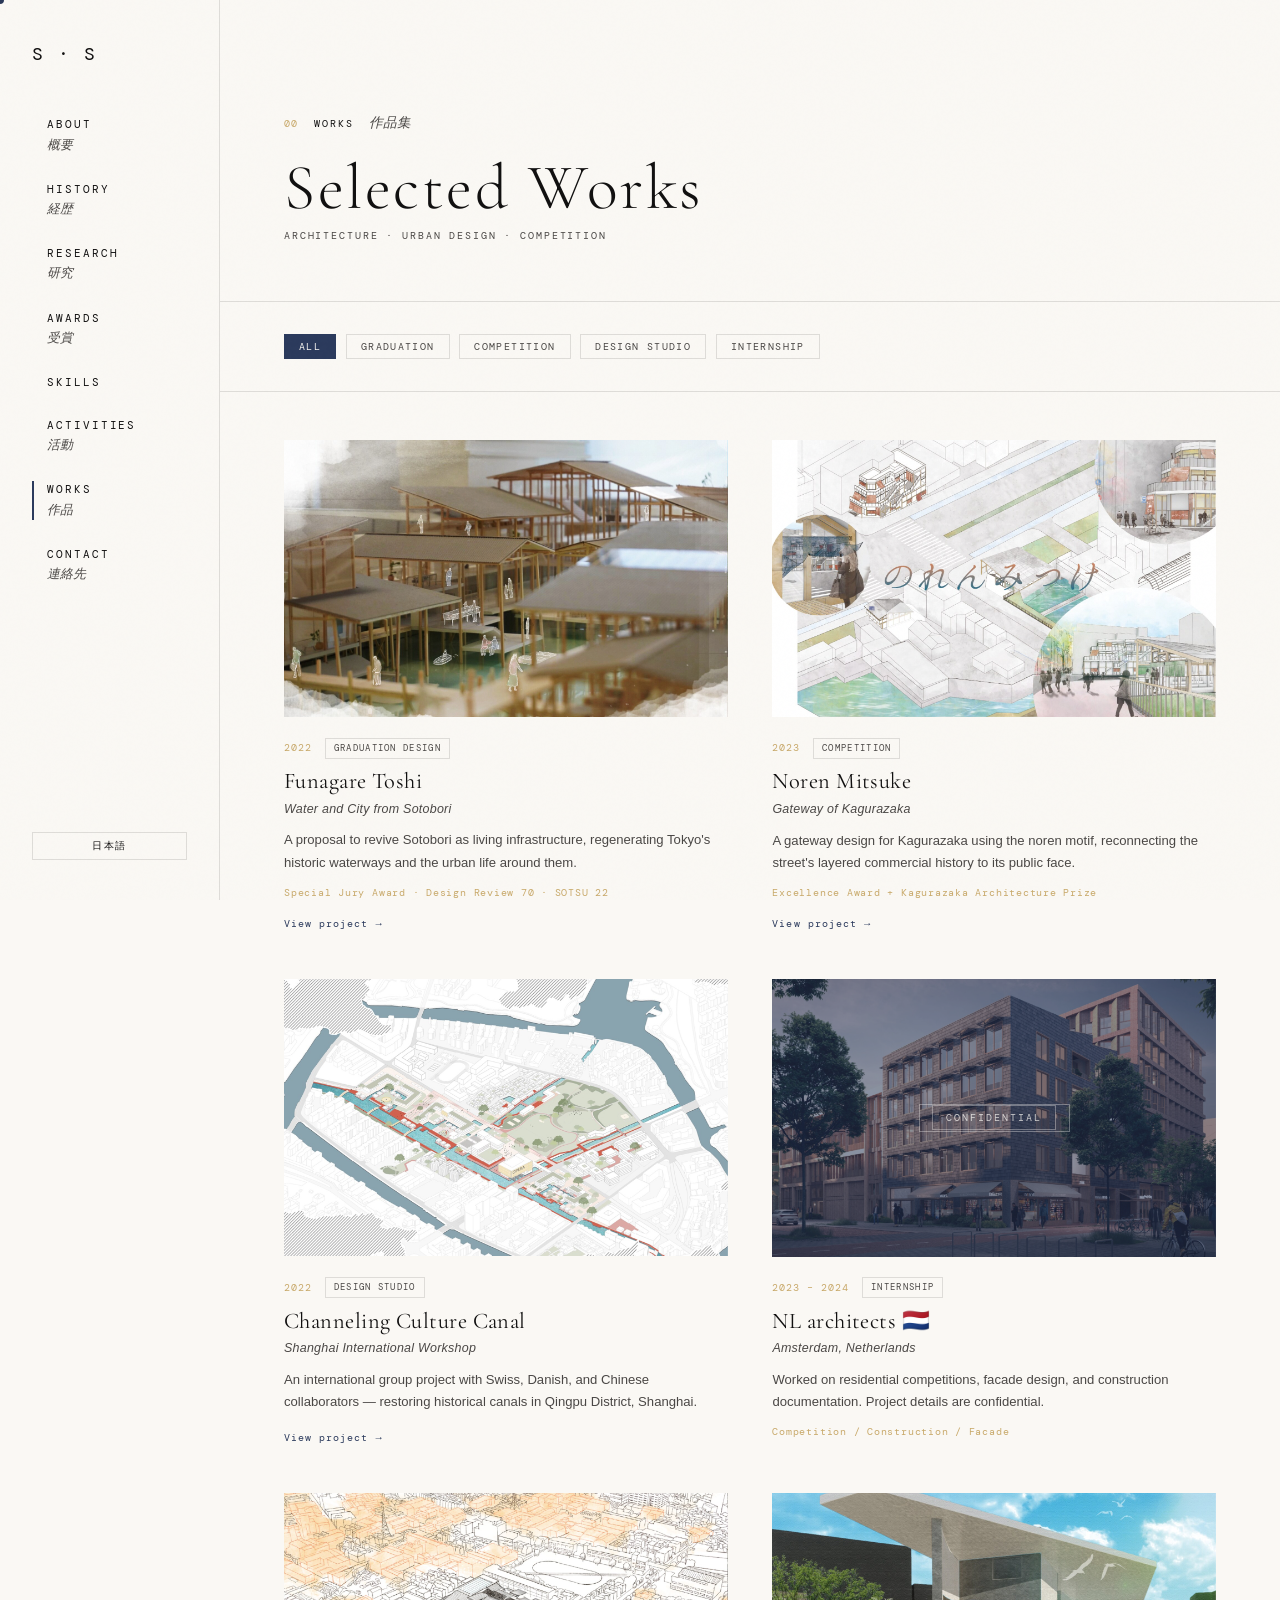
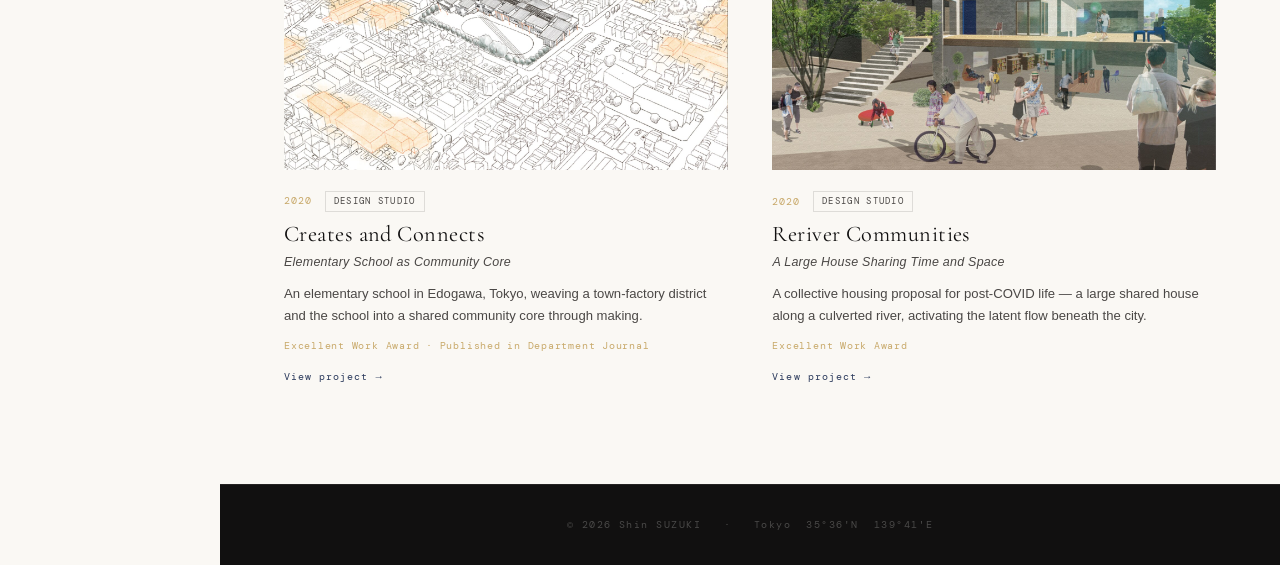
==== commit 24ab61a2: "Add warm photo layout to About section; update bg color to #FAF8F4 - Replace flat About section with" ====
--- a/works.html
+++ b/works.html
@@ -10,7 +10,7 @@
   <link href="https://fonts.googleapis.com/css2?family=Cormorant+Garamond:ital,wght@0,300;0,400;0,600;1,300;1,400&family=DM+Mono:ital@0;1&display=swap" rel="stylesheet">
   <style>
     :root {
-      --bg: #F5F3EF; --ink: #111010; --ink-soft: #4A4745;
+      --bg: #FAF8F4; --ink: #111010; --ink-soft: #4A4745;
       --accent: #2B3A5C; --gold: #C8A96A;
       --rule: rgba(17,16,16,0.12);
       --font-display: 'Cormorant Garamond', Georgia, serif;
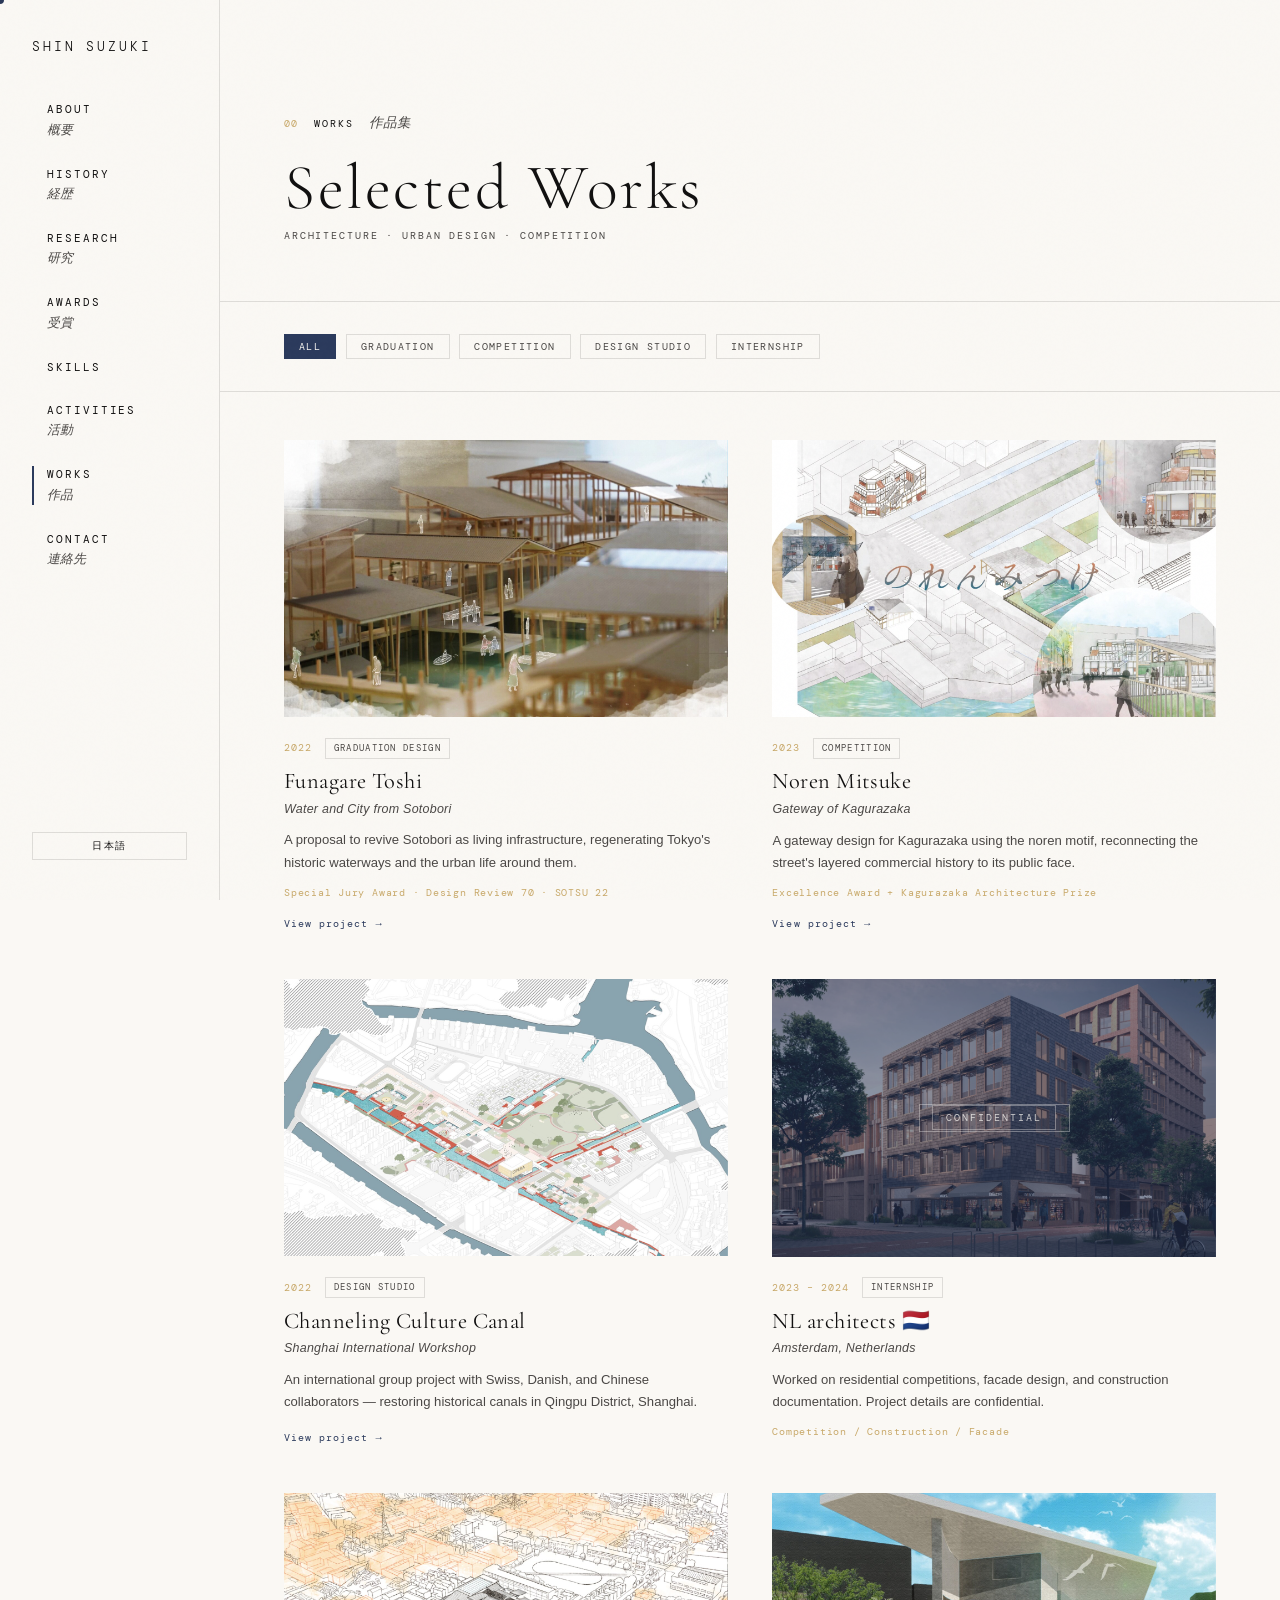
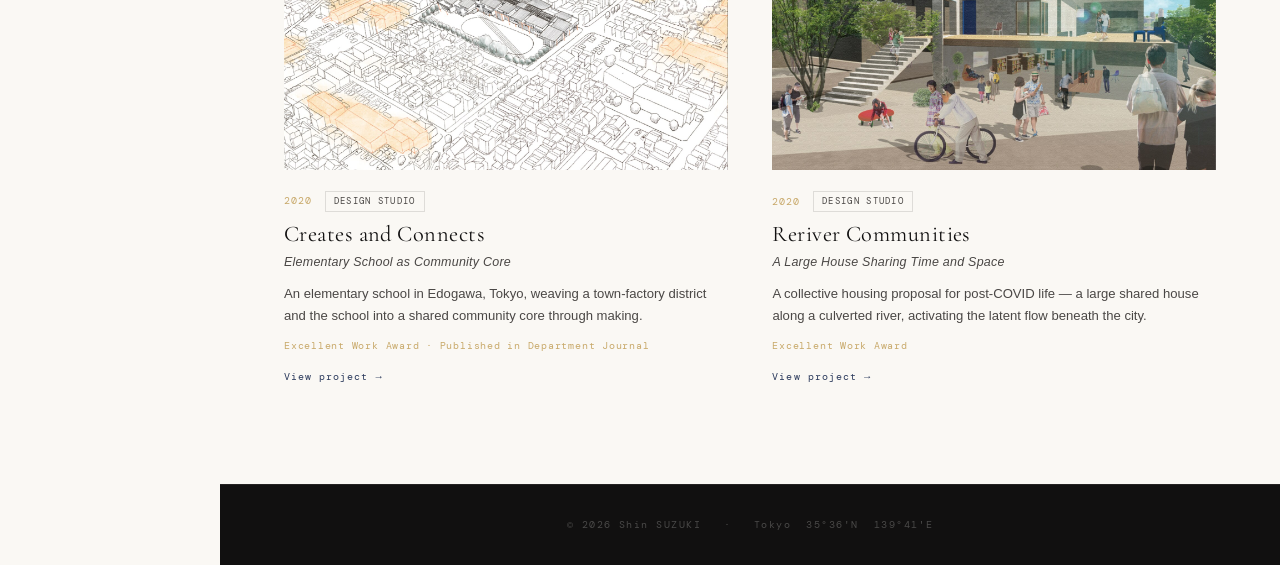
==== commit 265f1502: "Replace S·S monogram with SHIN SUZUKI in DIN 2014 font - Add DIN 2014 (wght 300/400/600) to Google F" ====
--- a/works.html
+++ b/works.html
@@ -7,7 +7,7 @@
   <meta name="description" content="Selected architectural works by Shin SUZUKI — Graduation Design, Competition, Design Studio.">
   <link rel="preconnect" href="https://fonts.googleapis.com">
   <link rel="preconnect" href="https://fonts.gstatic.com" crossorigin>
-  <link href="https://fonts.googleapis.com/css2?family=Cormorant+Garamond:ital,wght@0,300;0,400;0,600;1,300;1,400&family=DM+Mono:ital@0;1&display=swap" rel="stylesheet">
+  <link href="https://fonts.googleapis.com/css2?family=Cormorant+Garamond:ital,wght@0,300;0,400;0,600;1,300;1,400&family=DM+Mono:ital@0;1&family=DIN+2014:wght@300;400;600&display=swap" rel="stylesheet">
   <style>
     :root {
       --bg: #FAF8F4; --ink: #111010; --ink-soft: #4A4745;
@@ -51,8 +51,9 @@
       border-right:1px solid var(--rule); background:var(--bg);
     }
     .nav-monogram {
-      font-family:var(--font-mono); font-size:1.1rem; letter-spacing:.12em;
-      color:var(--ink); text-decoration:none; display:block; margin-bottom:3rem;
+      font-family:'DIN 2014', var(--font-mono); font-weight:300;
+      font-size:0.82rem; letter-spacing:0.22em; text-transform:uppercase;
+      color:var(--ink); text-decoration:none; display:block; margin-bottom:3rem; line-height:1;
     }
     .nav-monogram:hover { color:var(--accent); }
     .nav-links { list-style:none; flex:1; }
@@ -277,7 +278,7 @@
 
 <!-- Sidebar nav -->
 <nav id="side-nav" aria-label="Main navigation">
-  <a href="index.html" class="nav-monogram">S · S</a>
+  <a href="index.html" class="nav-monogram">SHIN SUZUKI</a>
   <ul class="nav-links">
     <li><a href="index.html#about" class="nav-link"><span class="nav-en">About</span><span class="nav-ja">概要</span></a></li>
     <li><a href="index.html#history" class="nav-link"><span class="nav-en">History</span><span class="nav-ja">経歴</span></a></li>
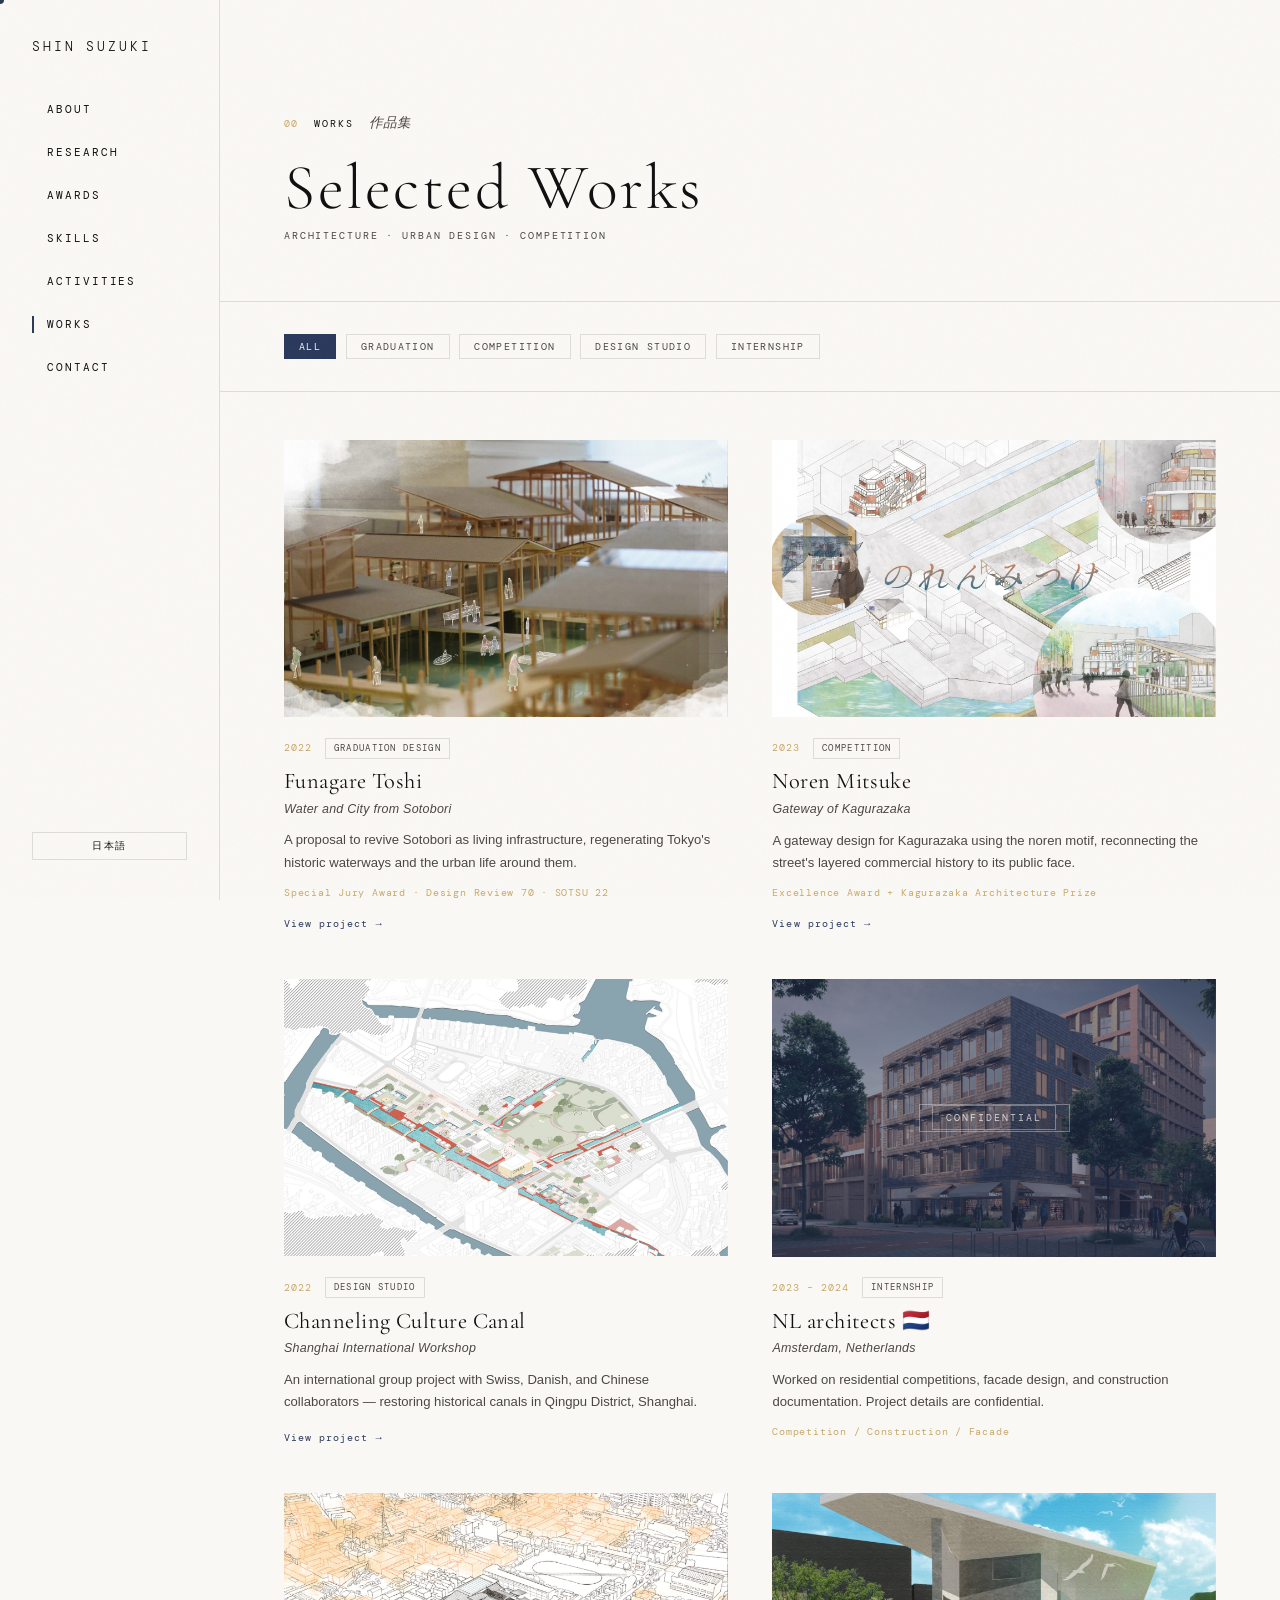
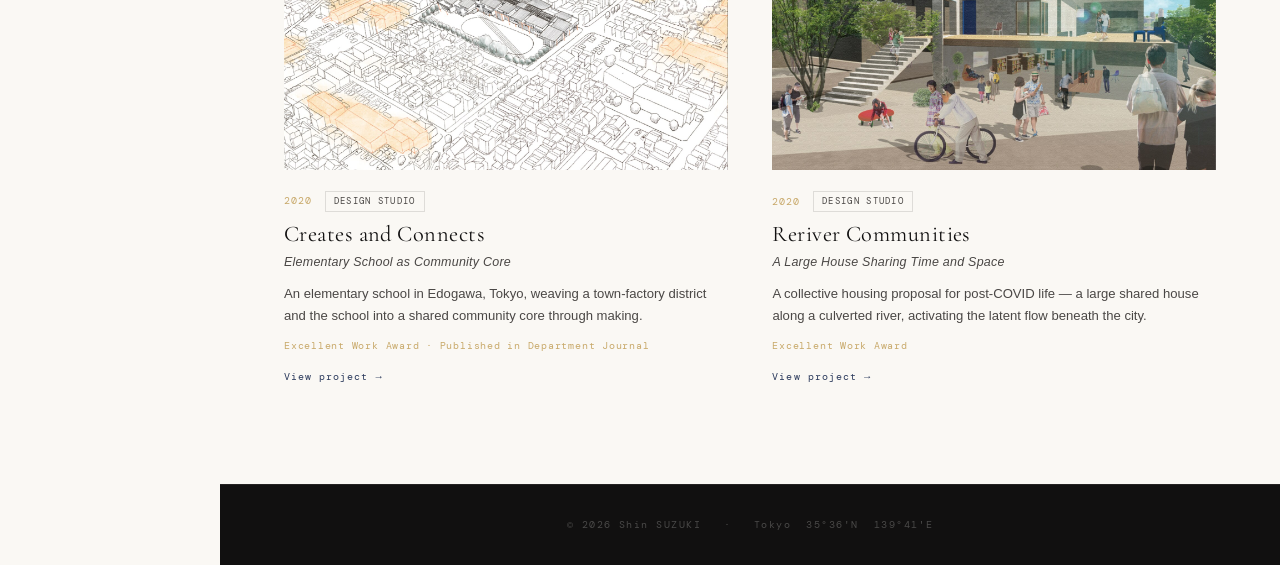
==== commit 90f6a6a4: "Portrait re-crop, nav English-only, remove History & Works arrow Portrait: - Shift crop down 400px (" ====
--- a/works.html
+++ b/works.html
@@ -280,14 +280,13 @@
 <nav id="side-nav" aria-label="Main navigation">
   <a href="index.html" class="nav-monogram">SHIN SUZUKI</a>
   <ul class="nav-links">
-    <li><a href="index.html#about" class="nav-link"><span class="nav-en">About</span><span class="nav-ja">概要</span></a></li>
-    <li><a href="index.html#history" class="nav-link"><span class="nav-en">History</span><span class="nav-ja">経歴</span></a></li>
-    <li><a href="index.html#research" class="nav-link"><span class="nav-en">Research</span><span class="nav-ja">研究</span></a></li>
-    <li><a href="index.html#awards" class="nav-link"><span class="nav-en">Awards</span><span class="nav-ja">受賞</span></a></li>
-    <li><a href="index.html#skills" class="nav-link"><span class="nav-en">Skills</span></a></li>
-    <li><a href="index.html#activities" class="nav-link"><span class="nav-en">Activities</span><span class="nav-ja">活動</span></a></li>
-    <li><a href="works.html" class="nav-link active"><span class="nav-en">Works</span><span class="nav-ja">作品</span></a></li>
-    <li><a href="index.html#contact" class="nav-link"><span class="nav-en">Contact</span><span class="nav-ja">連絡先</span></a></li>
+    <li><a href="index.html#about"      class="nav-link"><span class="nav-en">About</span></a></li>
+    <li><a href="index.html#research"   class="nav-link"><span class="nav-en">Research</span></a></li>
+    <li><a href="index.html#awards"     class="nav-link"><span class="nav-en">Awards</span></a></li>
+    <li><a href="index.html#skills"     class="nav-link"><span class="nav-en">Skills</span></a></li>
+    <li><a href="index.html#activities" class="nav-link"><span class="nav-en">Activities</span></a></li>
+    <li><a href="works.html"            class="nav-link active"><span class="nav-en">Works</span></a></li>
+    <li><a href="index.html#contact"    class="nav-link"><span class="nav-en">Contact</span></a></li>
   </ul>
   <button id="nav-lang">日本語</button>
 </nav>
@@ -295,14 +294,13 @@
 <div id="top-bar" aria-hidden="true"><span class="bar-name">Shin SUZUKI</span></div>
 <button id="hamburger" aria-label="Open menu" aria-expanded="false"><span></span><span></span><span></span></button>
 <nav id="mobile-nav" aria-label="Mobile navigation">
-  <a href="index.html#about"><span class="en">About</span><span class="ja" style="display:none">概要</span></a>
-  <a href="index.html#history"><span class="en">History</span><span class="ja" style="display:none">経歴</span></a>
-  <a href="index.html#research"><span class="en">Research</span><span class="ja" style="display:none">研究</span></a>
-  <a href="index.html#awards"><span class="en">Awards</span><span class="ja" style="display:none">受賞</span></a>
+  <a href="index.html#about">About</a>
+  <a href="index.html#research">Research</a>
+  <a href="index.html#awards">Awards</a>
   <a href="index.html#skills">Skills</a>
-  <a href="index.html#activities"><span class="en">Activities</span><span class="ja" style="display:none">活動</span></a>
+  <a href="index.html#activities">Activities</a>
   <a href="works.html">Works</a>
-  <a href="index.html#contact"><span class="en">Contact</span><span class="ja" style="display:none">連絡先</span></a>
+  <a href="index.html#contact">Contact</a>
   <button id="mobile-lang">日本語</button>
 </nav>
 
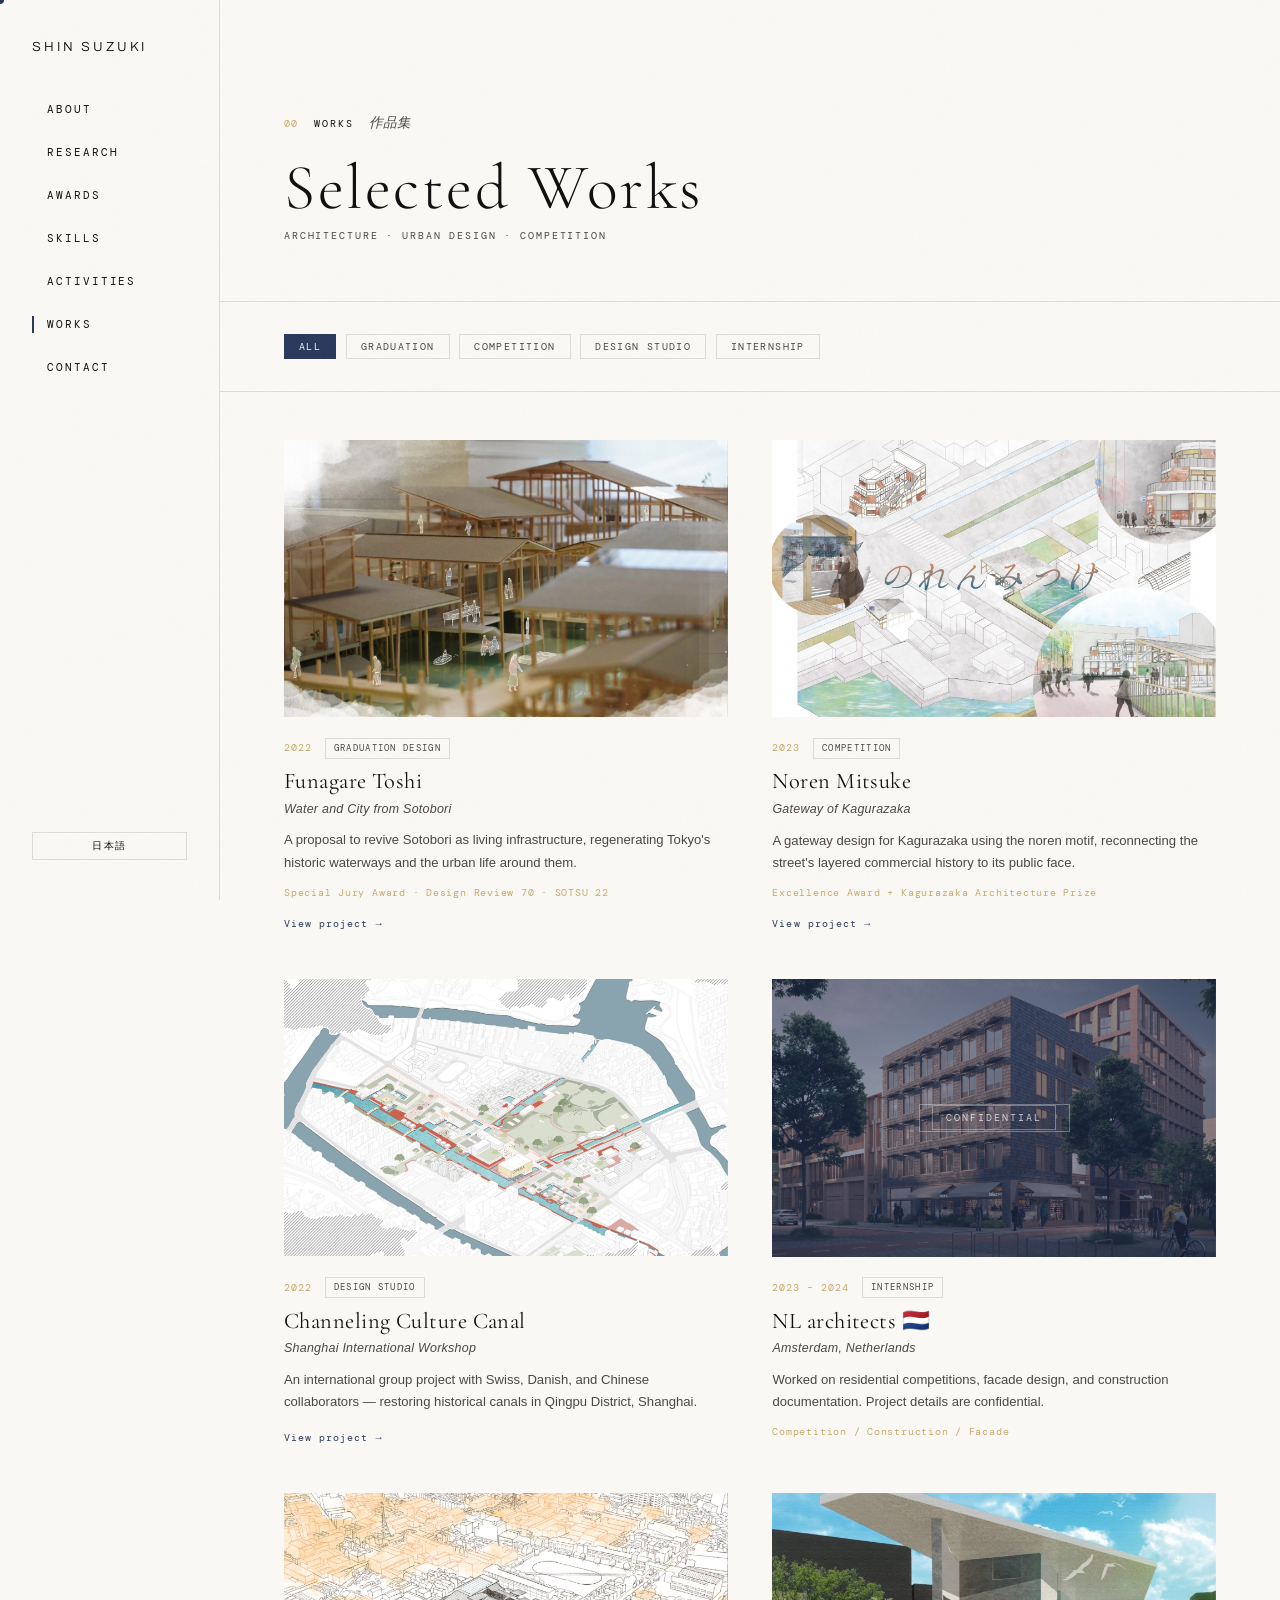
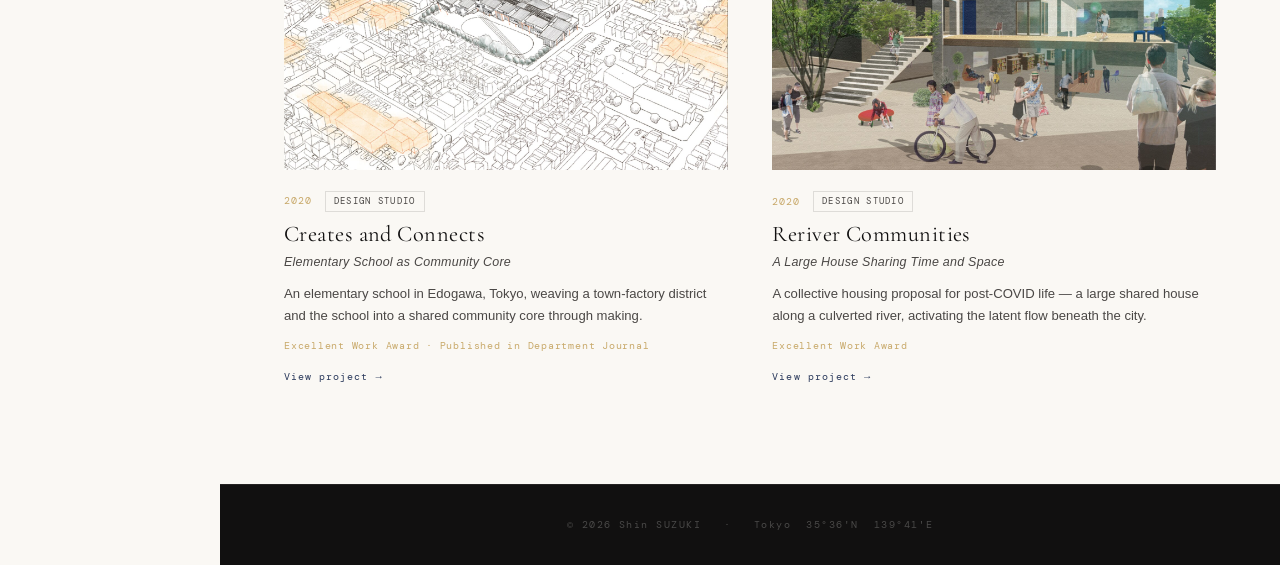
==== commit 5baad0b3: "Fix decorative "i": replace non-existent DIN 2014 with Archivo DIN 2014 is not a real Google Font — " ====
--- a/works.html
+++ b/works.html
@@ -7,7 +7,7 @@
   <meta name="description" content="Selected architectural works by Shin SUZUKI — Graduation Design, Competition, Design Studio.">
   <link rel="preconnect" href="https://fonts.googleapis.com">
   <link rel="preconnect" href="https://fonts.gstatic.com" crossorigin>
-  <link href="https://fonts.googleapis.com/css2?family=Cormorant+Garamond:ital,wght@0,300;0,400;0,600;1,300;1,400&family=DM+Mono:ital@0;1&family=DIN+2014:wght@300;400;600&display=swap" rel="stylesheet">
+  <link href="https://fonts.googleapis.com/css2?family=Cormorant+Garamond:ital,wght@0,300;0,400;0,600;1,300;1,400&family=DM+Mono:ital@0;1&family=Archivo:wght@300;400;600&display=swap" rel="stylesheet">
   <style>
     :root {
       --bg: #FAF8F4; --ink: #111010; --ink-soft: #4A4745;
@@ -51,7 +51,7 @@
       border-right:1px solid var(--rule); background:var(--bg);
     }
     .nav-monogram {
-      font-family:'DIN 2014', var(--font-mono); font-weight:300;
+      font-family:'Archivo', var(--font-mono); font-weight:300;
       font-size:0.82rem; letter-spacing:0.22em; text-transform:uppercase;
       color:var(--ink); text-decoration:none; display:block; margin-bottom:3rem; line-height:1;
     }
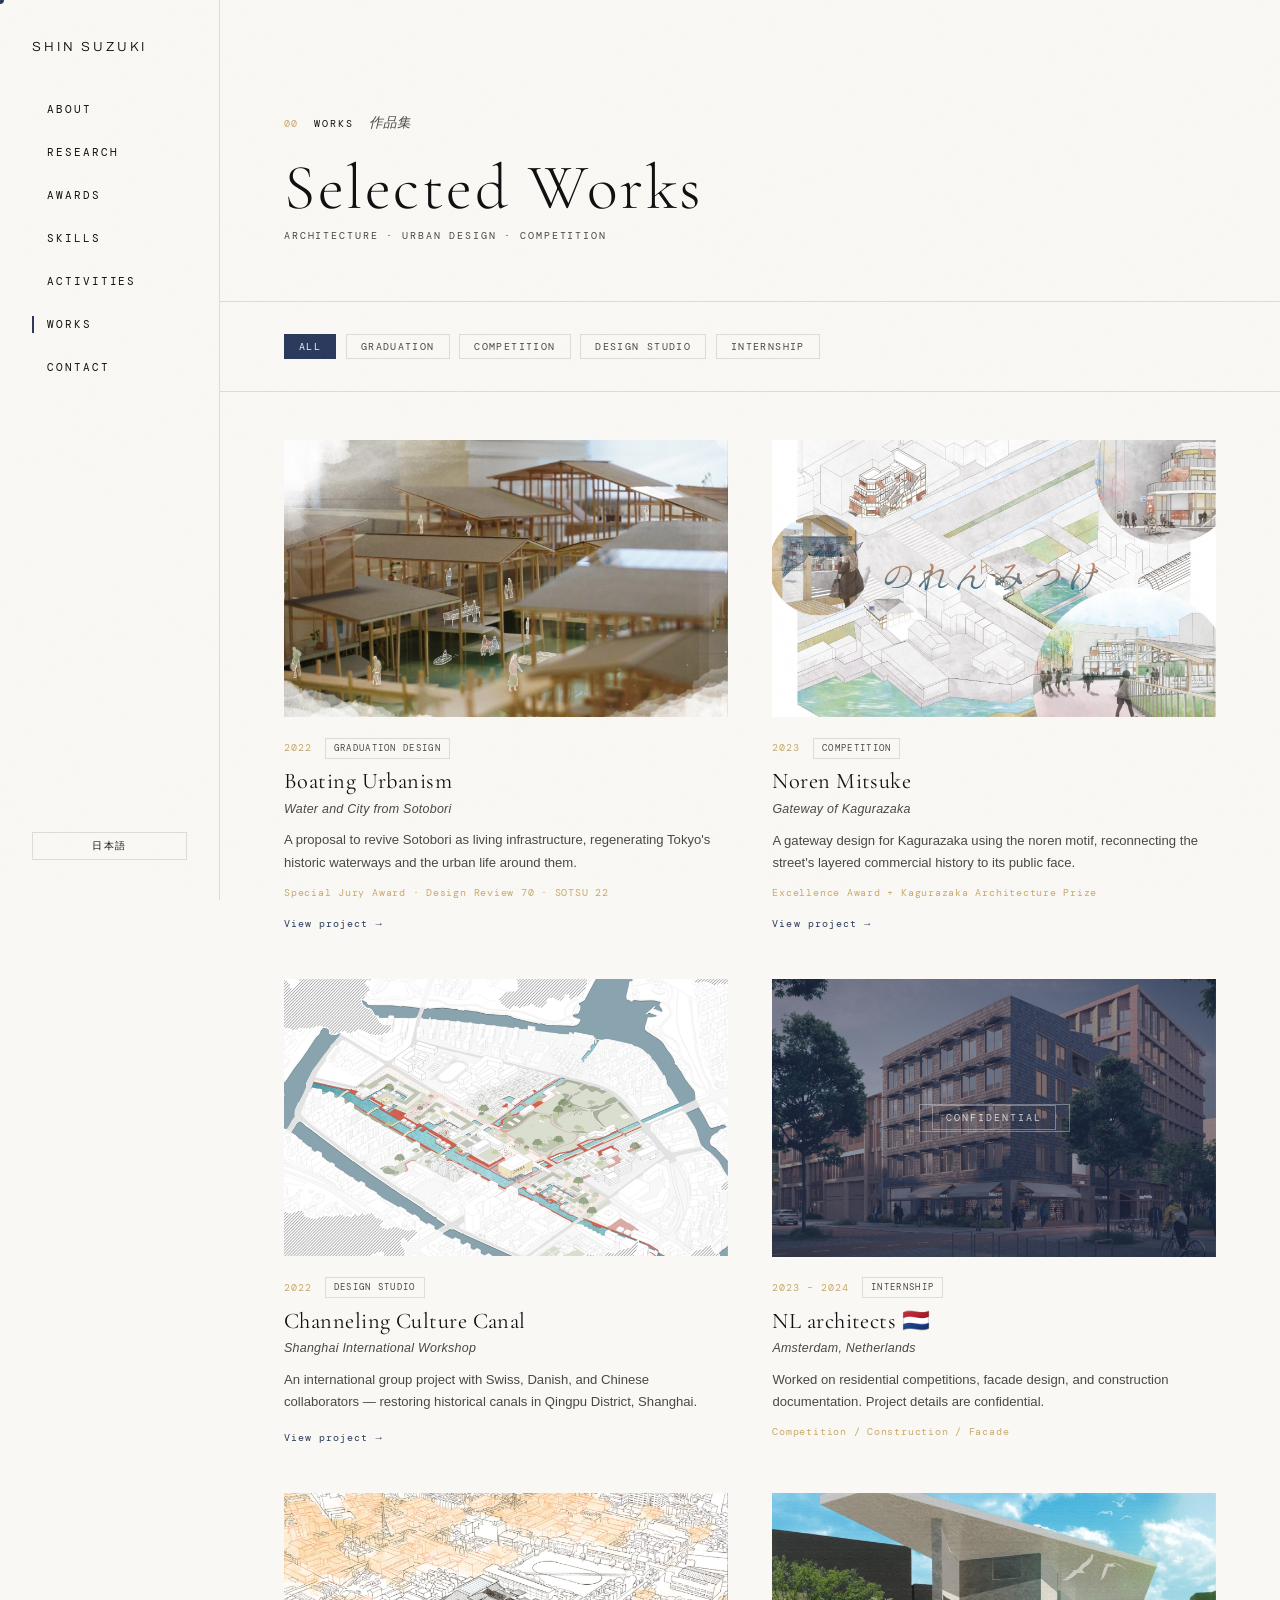
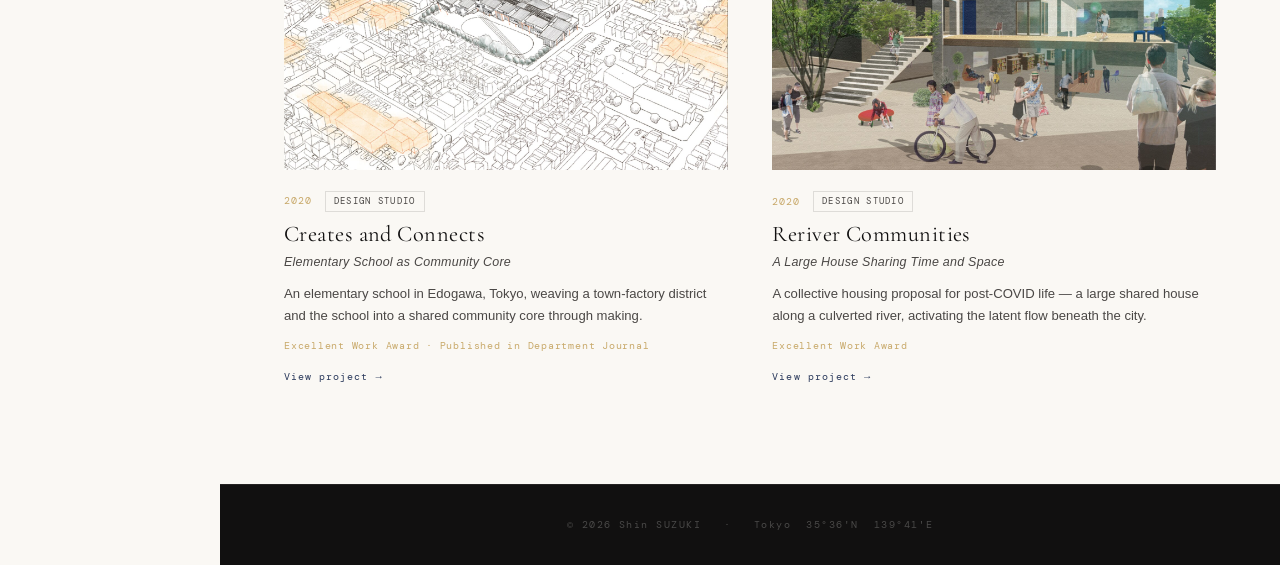
==== commit dca41653: "Rename graduation design to "Boating Urbanism" across all pages Co-Authored-By: Claude Sonnet 4.6 <n" ====
--- a/works.html
+++ b/works.html
@@ -345,7 +345,7 @@
           <span class="work-year">2022</span>
           <span class="work-category"><span class="en">Graduation Design</span><span class="ja" style="display:none">卒業設計</span></span>
         </div>
-        <h3><span class="en">Funagare Toshi</span><span class="ja" style="display:none">舟流都市</span></h3>
+        <h3><span class="en">Boating Urbanism</span><span class="ja" style="display:none">舟流都市</span></h3>
         <p class="work-subtitle"><span class="en">Water and City from Sotobori</span><span class="ja" style="display:none">外濠から考える水と都市の向き合い方</span></p>
         <p class="work-desc en">A proposal to revive Sotobori as living infrastructure, regenerating Tokyo's historic waterways and the urban life around them.</p>
         <p class="work-desc ja" style="display:none">外濠をインフラとして復活させることで、東京に新しい流れを生み出す卒業設計。</p>
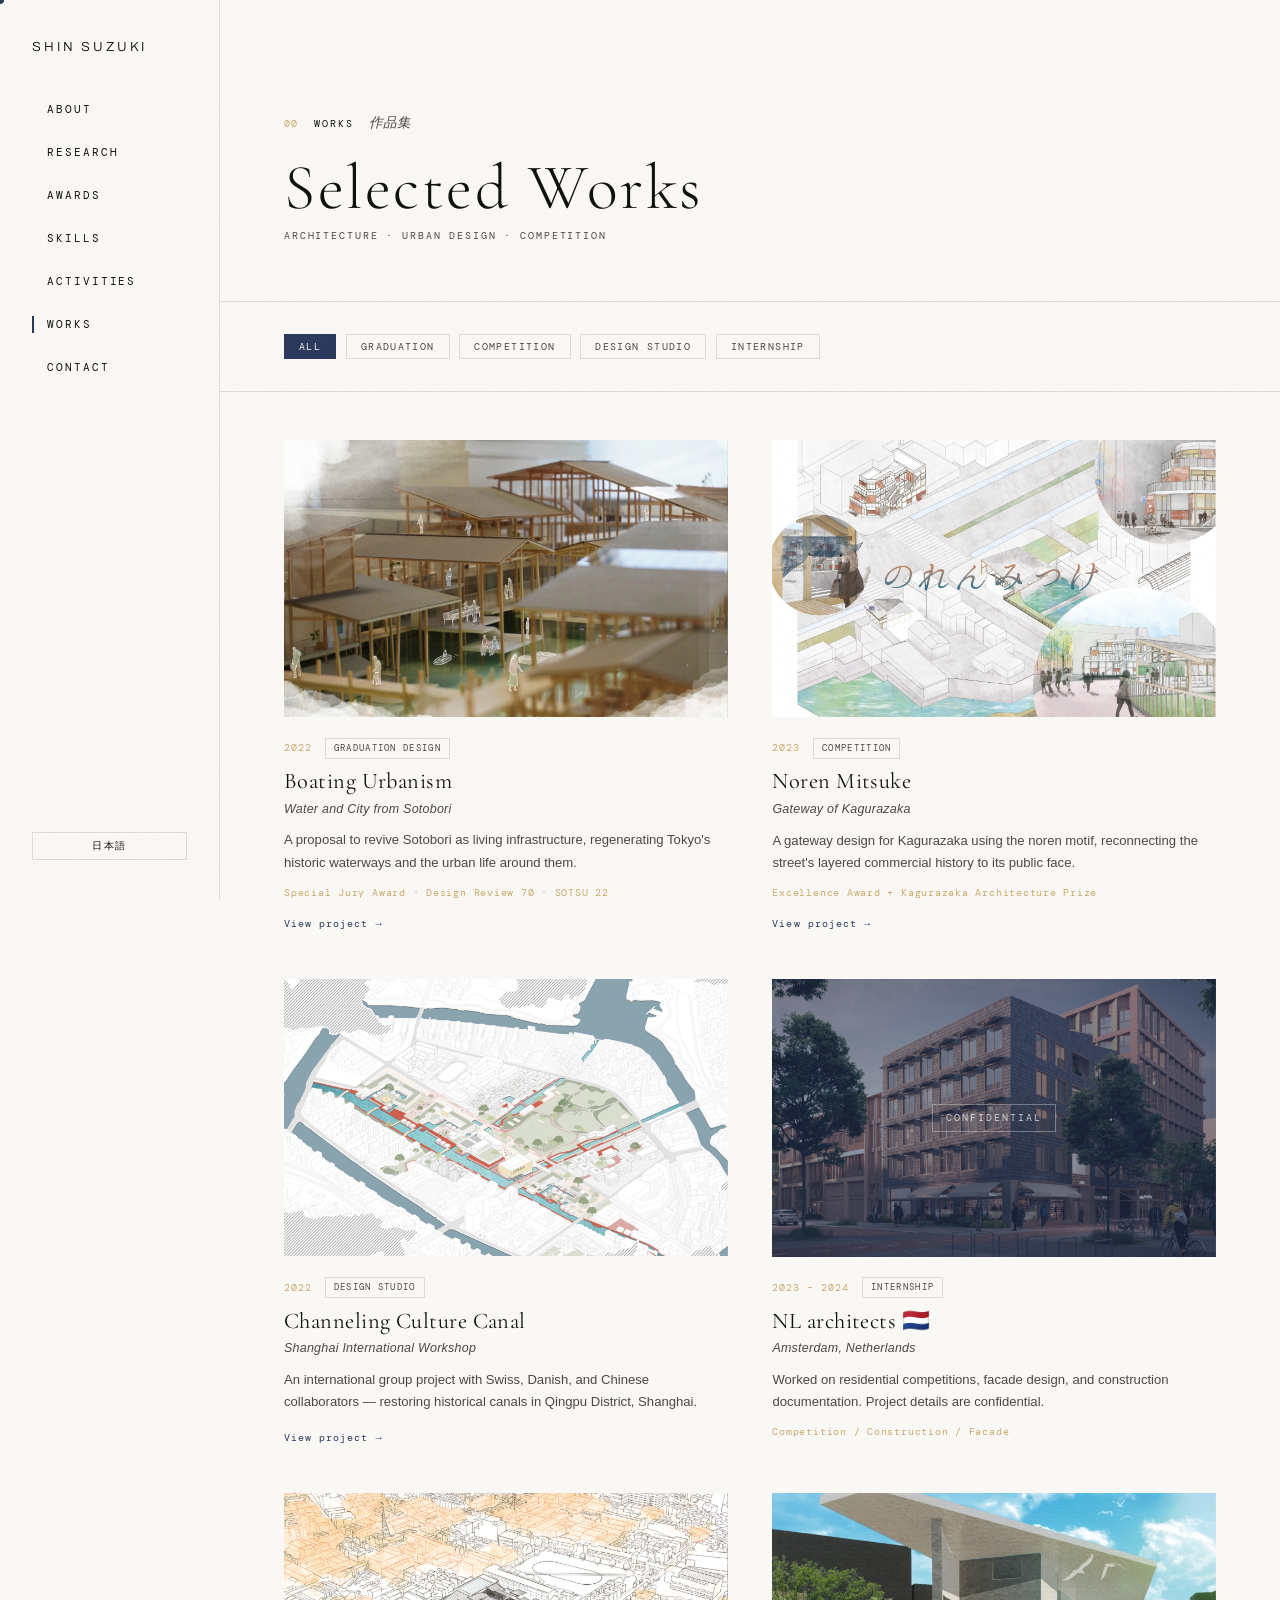
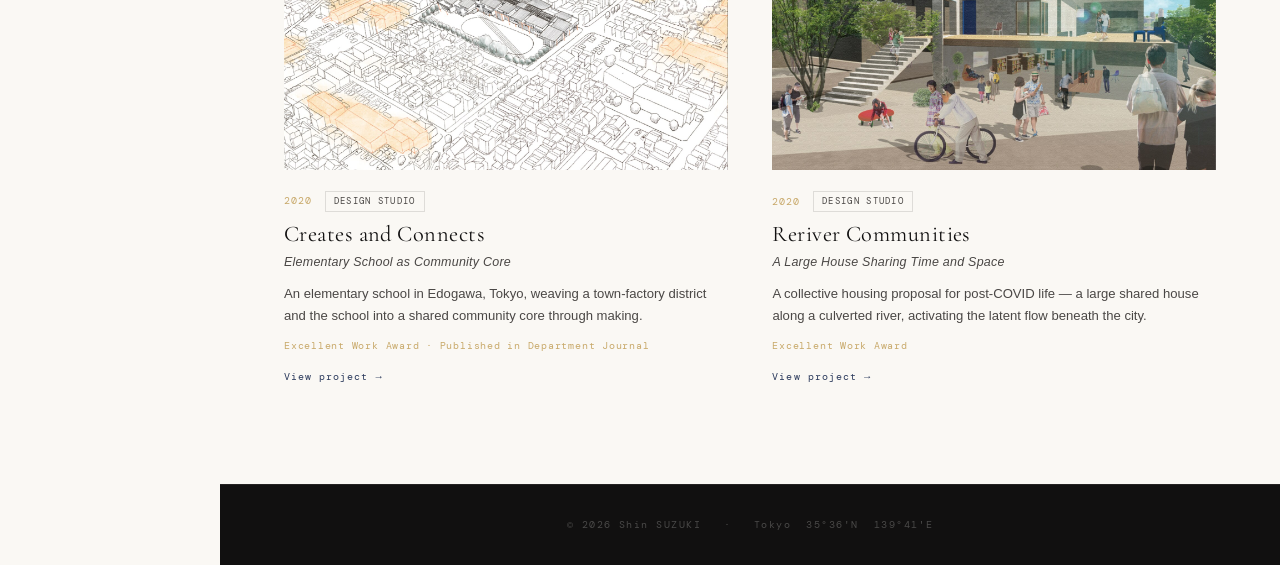
==== commit 1a6cc746: "Fix double border on confidential badge: use direct child selector Co-Authored-By: Claude Sonnet 4.6" ====
--- a/works.html
+++ b/works.html
@@ -196,7 +196,7 @@
       display:flex; align-items:center; justify-content:center;
       background:rgba(43,58,92,0.55);
     }
-    .confidential-badge span {
+    .confidential-badge > span {
       font-family:var(--font-mono); font-size:.62rem; letter-spacing:.2em;
       text-transform:uppercase; color:rgba(245,243,239,.8);
       border:1px solid rgba(245,243,239,.35); padding:.3rem .8rem;
